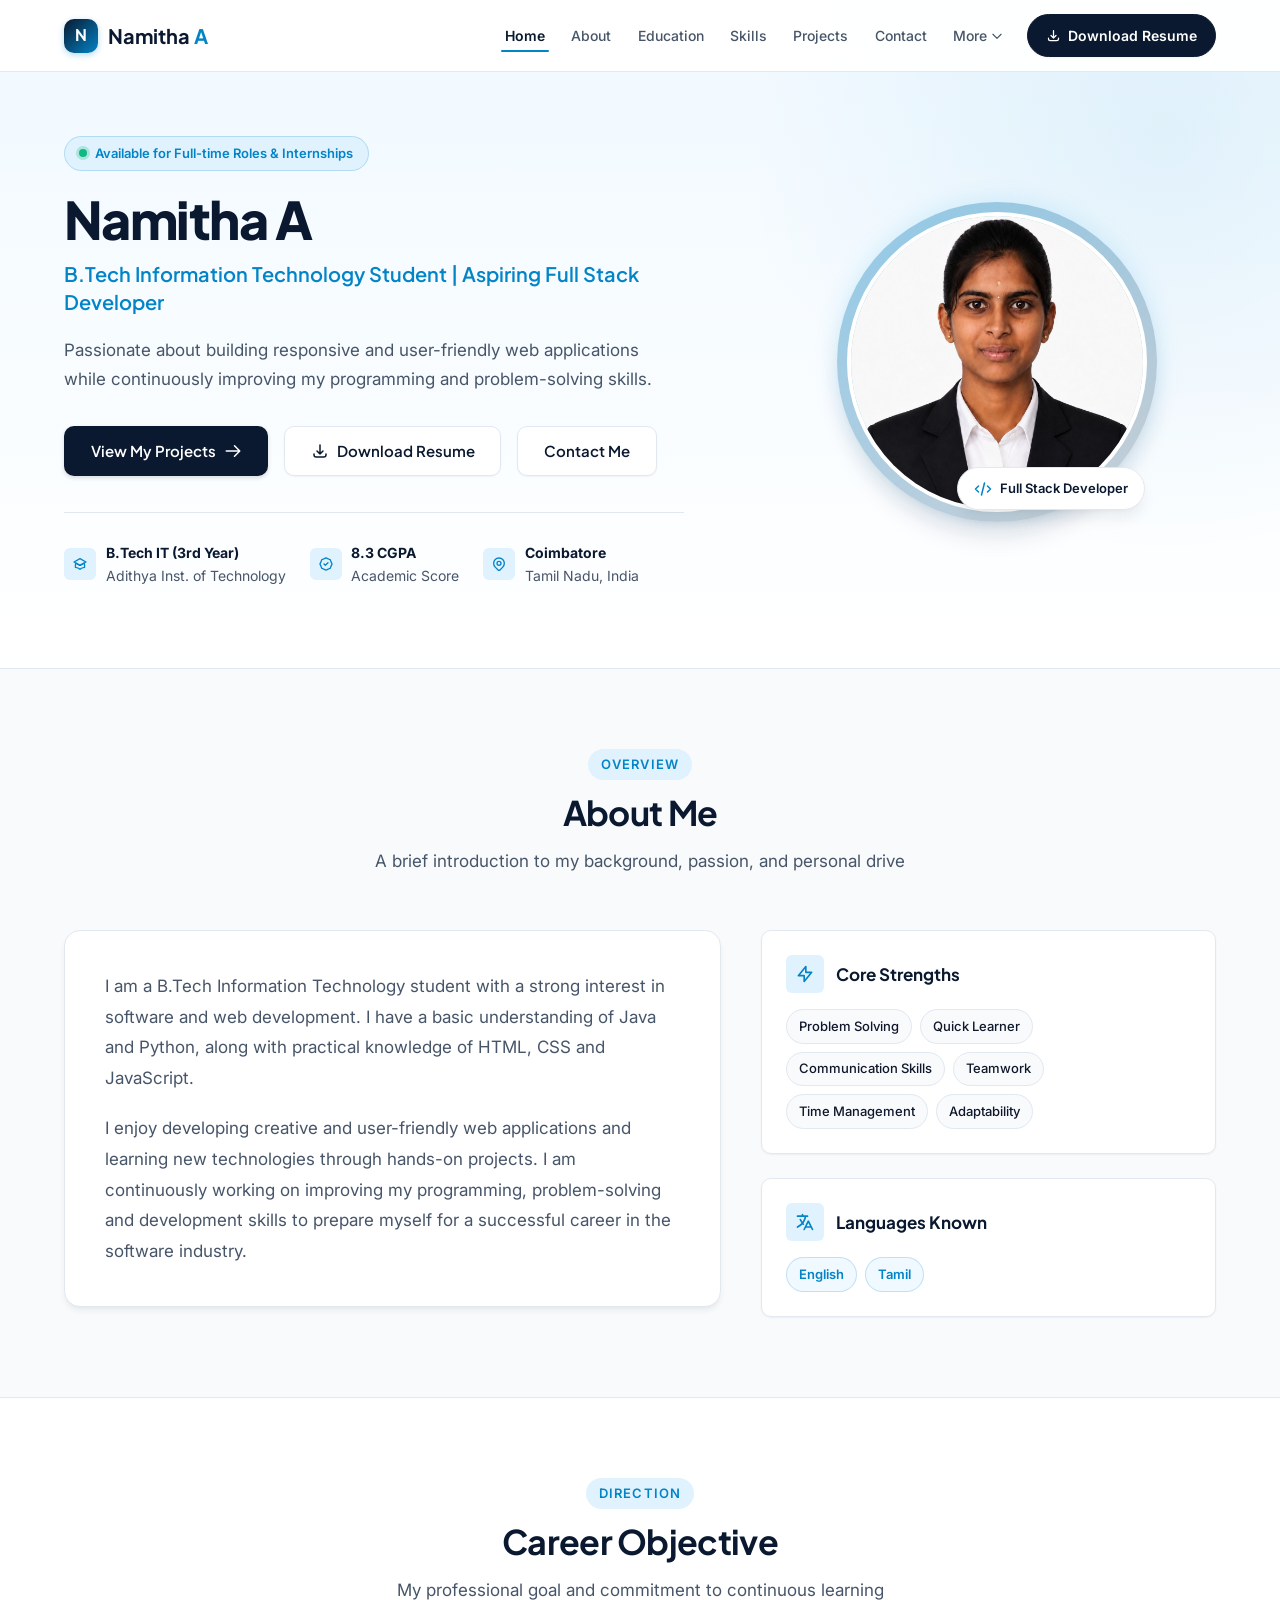
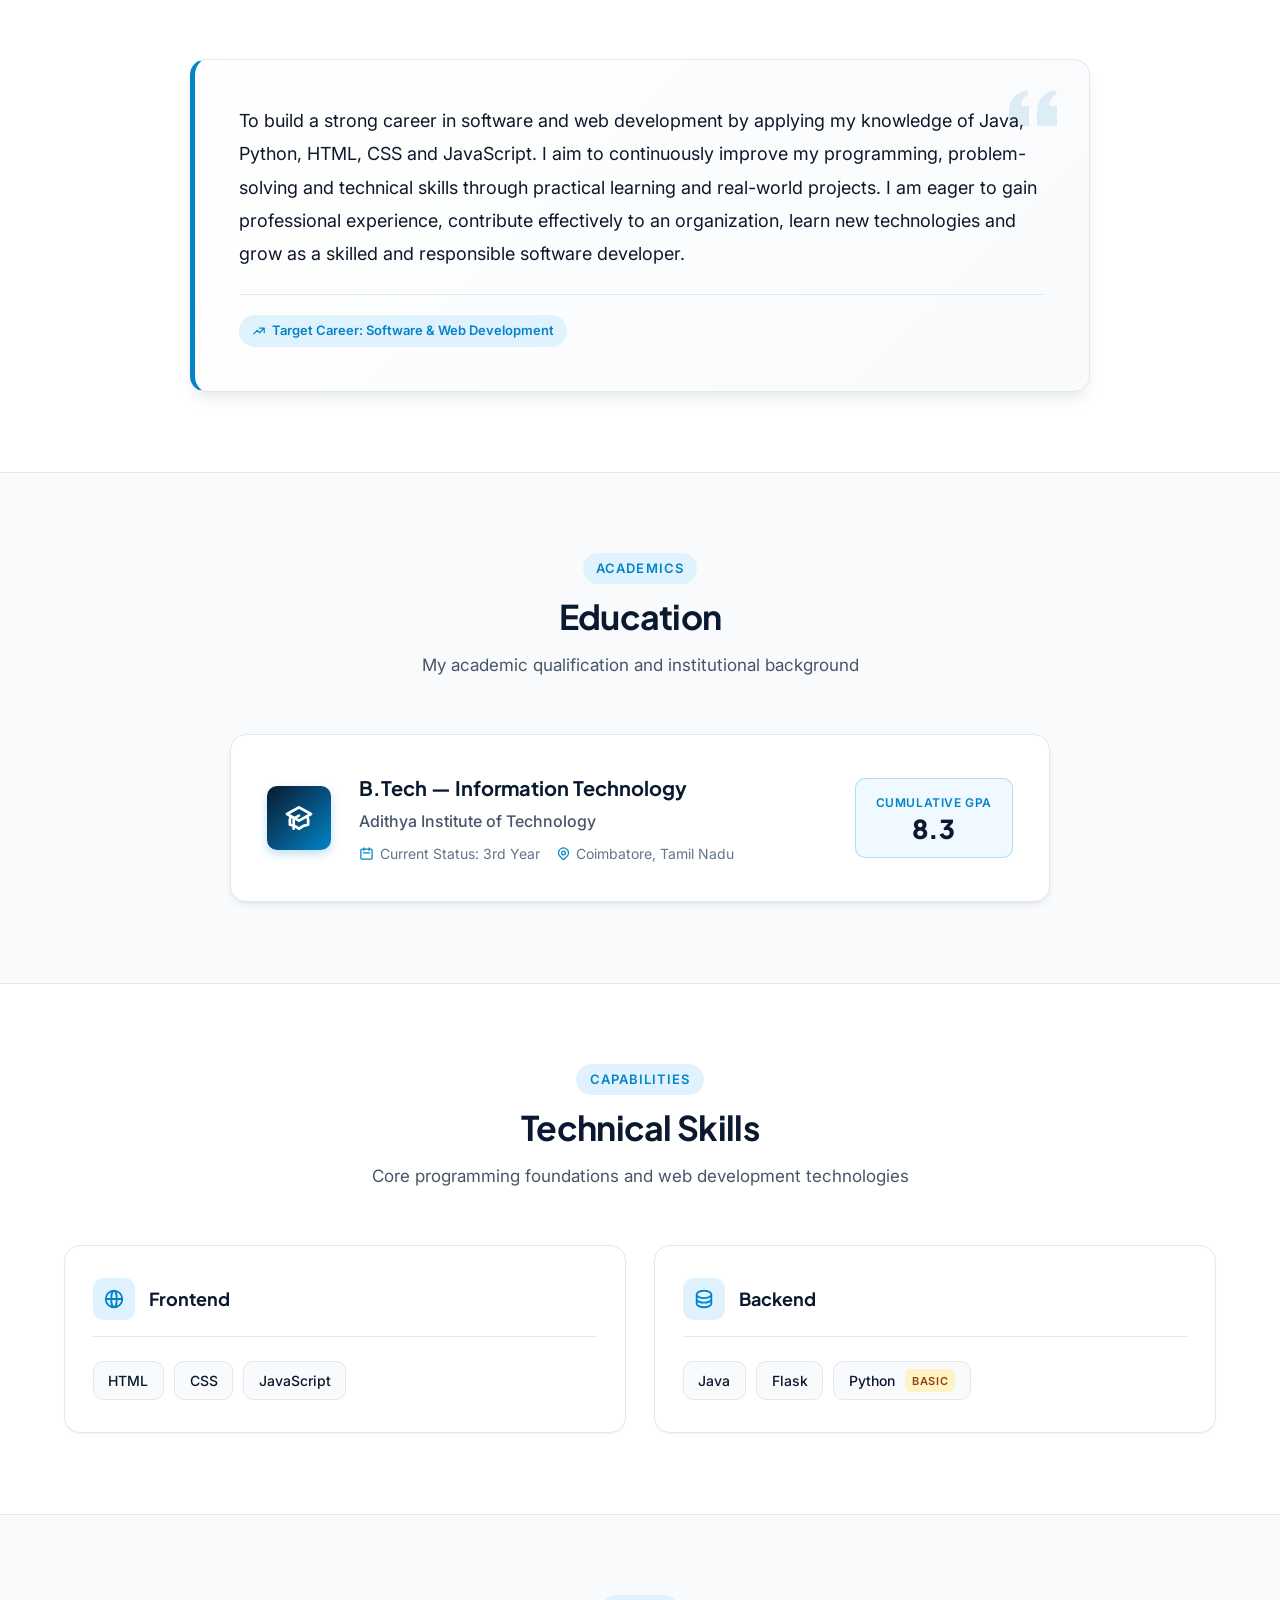
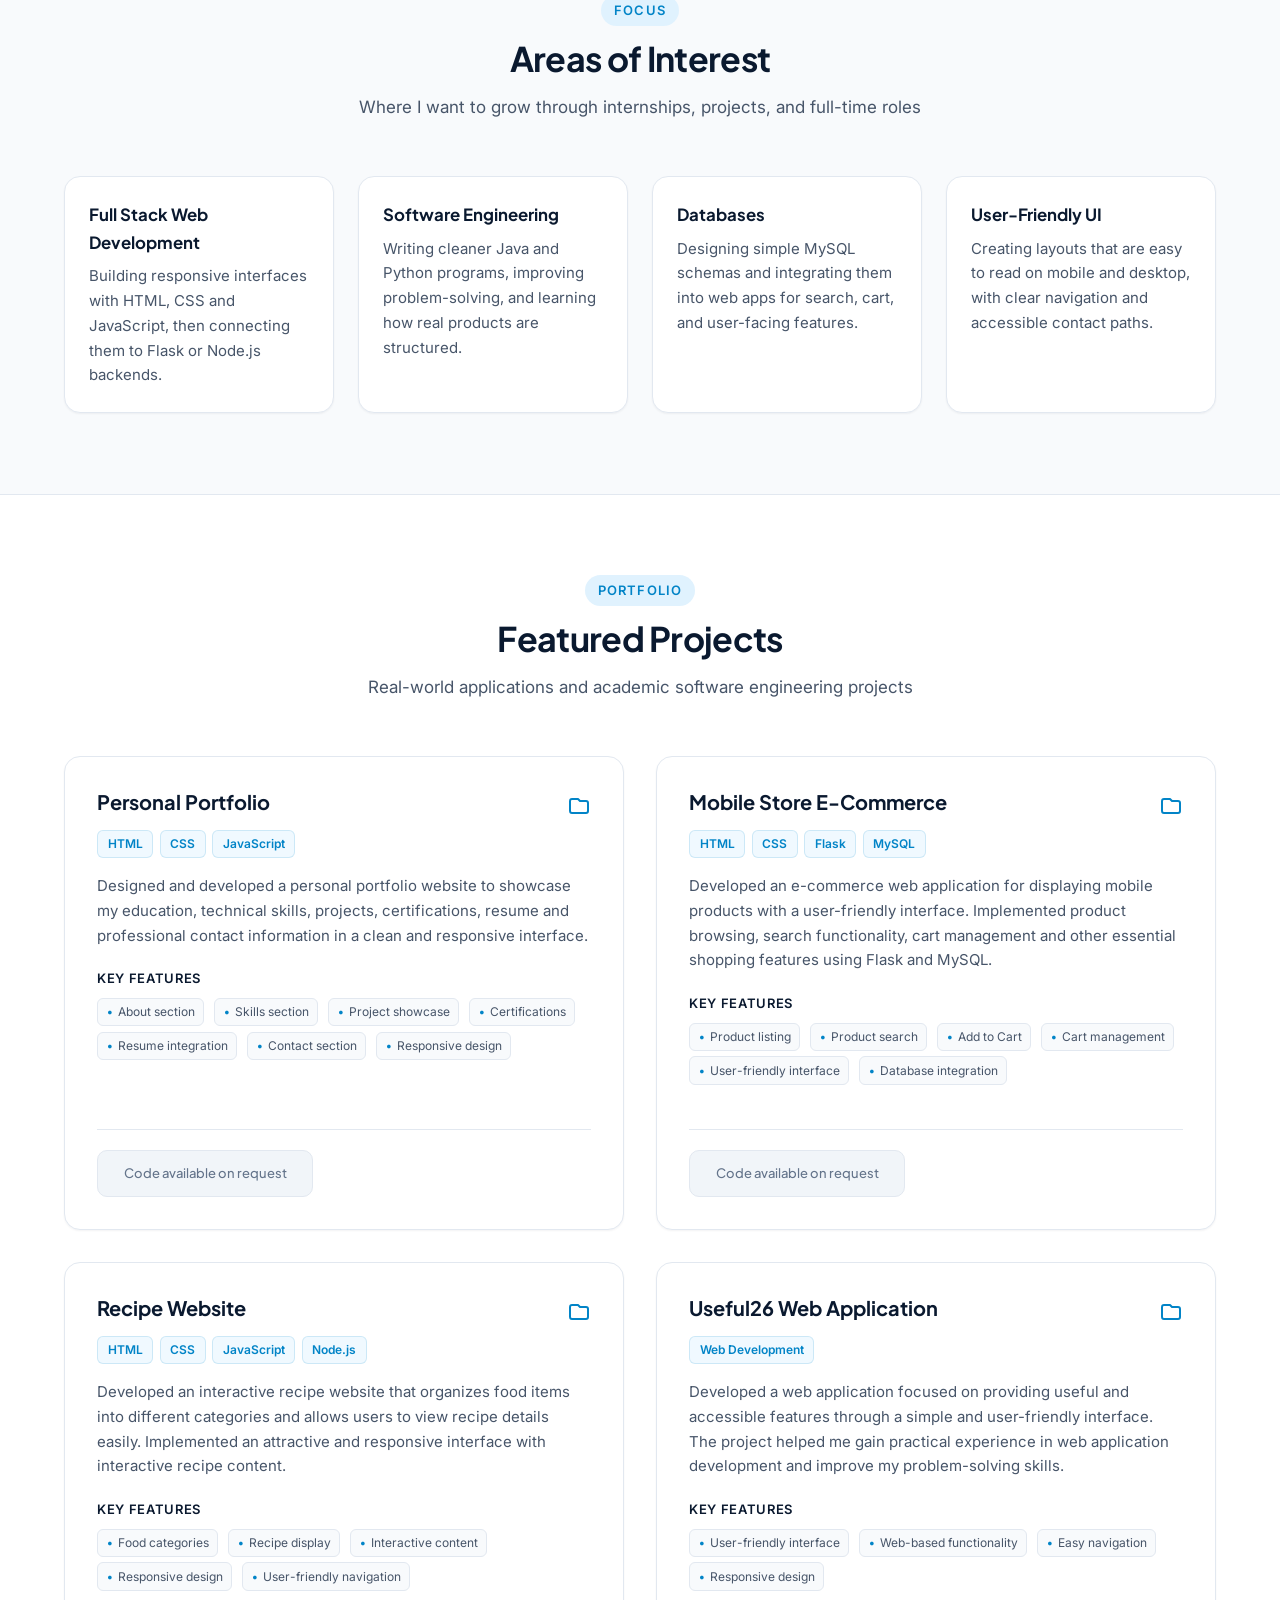
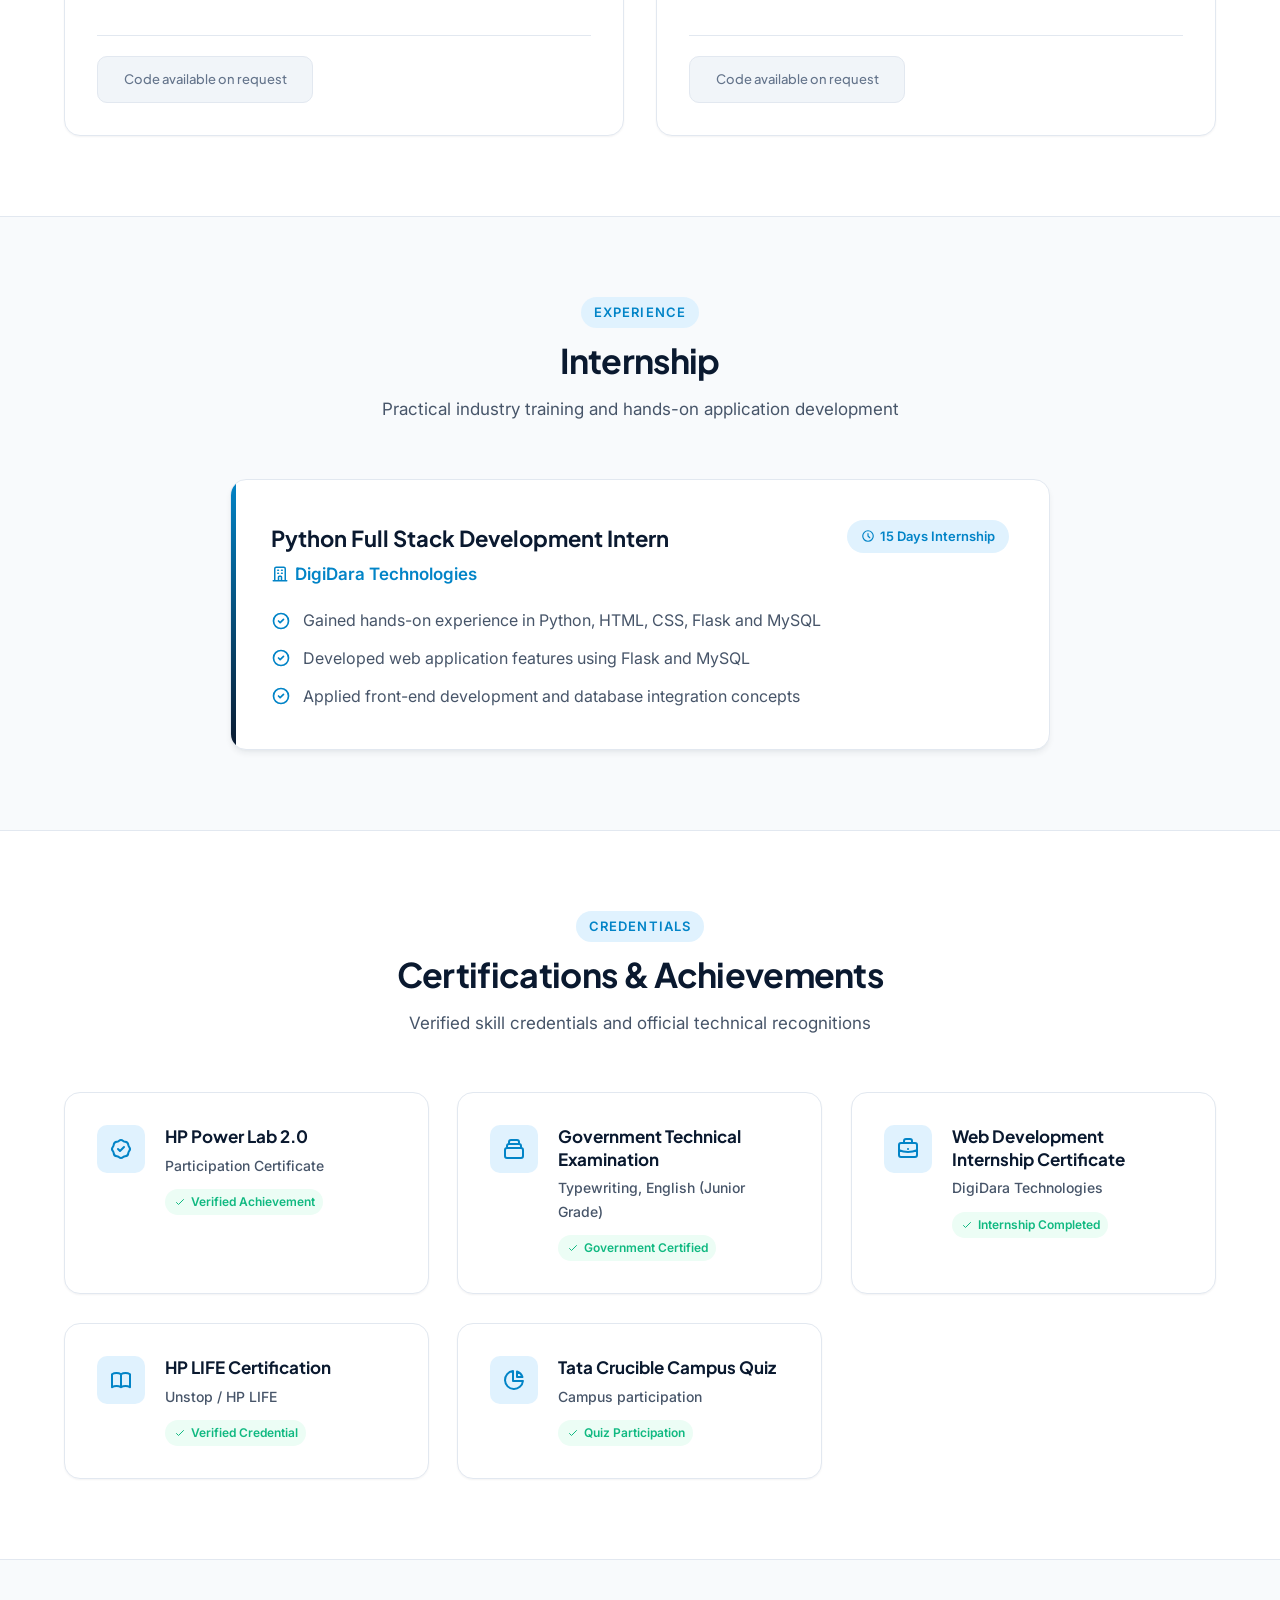
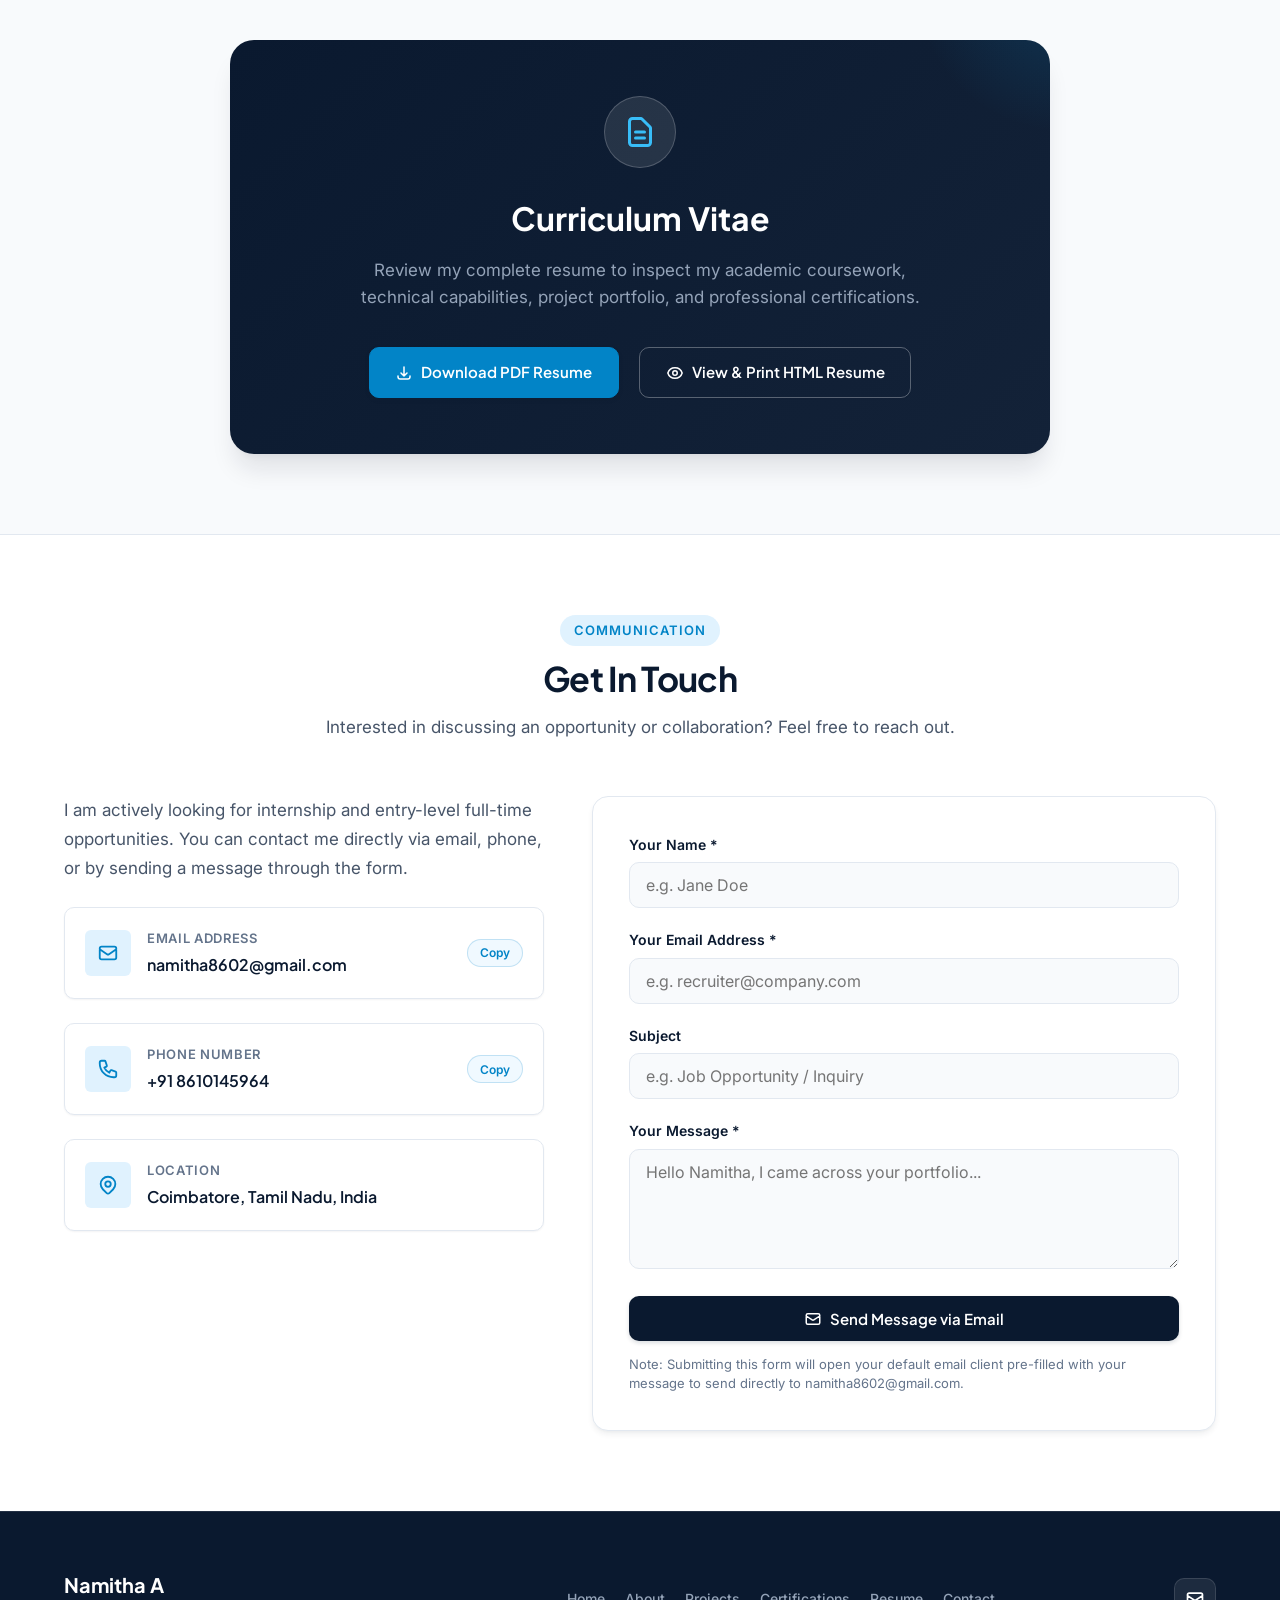
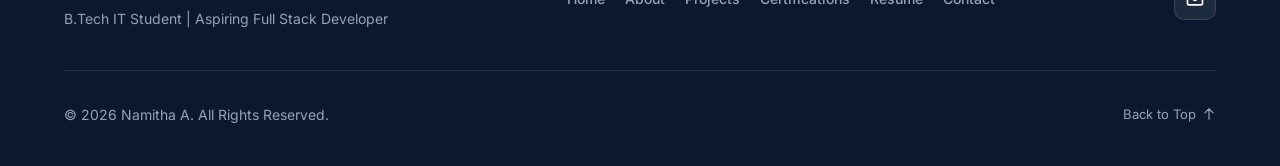
==== index.html @ f5ac299d "Add portfolio project" ====
<!DOCTYPE html>
<html lang="en">
<head>
  <meta charset="UTF-8">
  <meta name="viewport" content="width=device-width, initial-scale=1.0">
  <meta http-equiv="X-UA-Compatible" content="ie=edge">
  <title>Namitha A | Aspiring Full Stack Developer | Portfolio</title>
  <meta name="description" content="Professional portfolio of Namitha A, a B.Tech Information Technology student and aspiring Full Stack Developer with expertise in HTML, CSS, JavaScript, Java, Python, Flask and MySQL.">
  <meta name="keywords" content="Namitha A, Full Stack Developer, B.Tech IT, Portfolio, Web Developer, Java, Python, Flask, MySQL, Coimbatore">
  <meta name="author" content="Namitha A">
  <meta name="theme-color" content="#0A192F">

  <!-- Open Graph / Facebook / LinkedIn -->
  <meta property="og:type" content="website">
  <meta property="og:title" content="Namitha A | Aspiring Full Stack Developer Portfolio">
  <meta property="og:description" content="Professional portfolio of Namitha A, B.Tech IT student and aspiring Full Stack Developer with expertise in Java, Python, Flask, and MySQL.">
  <meta property="og:image" content="assets/photo.jpg">

  <!-- Twitter -->
  <meta name="twitter:card" content="summary_large_image">
  <meta name="twitter:title" content="Namitha A | Aspiring Full Stack Developer Portfolio">
  <meta name="twitter:description" content="Professional portfolio of Namitha A, B.Tech IT student and aspiring Full Stack Developer.">
  <meta name="twitter:image" content="assets/photo.jpg">

  <link rel="icon" href="assets/favicon.svg" type="image/svg+xml">

  <!-- Google Fonts Preconnect & Stylesheet -->
  <link rel="preconnect" href="https://fonts.googleapis.com">
  <link rel="preconnect" href="https://fonts.gstatic.com" crossorigin>
  <link href="https://fonts.googleapis.com/css2?family=Inter:wght@400;500;600;700&family=Plus+Jakarta+Sans:wght@500;600;700;800&display=swap" rel="stylesheet">

  <!-- CSS Stylesheet -->
  <link rel="stylesheet" href="css/style.css">
</head>
<body>
  <a href="#home" class="skip-link">Skip to main content</a>

  <!-- ========================================================================
       STICKY NAVIGATION BAR
       ======================================================================== -->
  <header class="navbar" id="navbar">
    <div class="container nav-container">
      <a href="#home" class="nav-brand" aria-label="Namitha A - Homepage">
        <span class="brand-badge">N</span>
        <span class="brand-text">Namitha <span>A</span></span>
      </a>

      <!-- Mobile Hamburger Toggle -->
      <button class="nav-toggle" aria-label="Toggle navigation menu" aria-expanded="false" aria-controls="navMenu">
        <span></span>
        <span></span>
        <span></span>
      </button>

      <!-- Navigation Links -->
      <nav id="navMenu">
        <ul class="nav-menu">
          <li><a href="#home" class="nav-link active">Home</a></li>
          <li><a href="#about" class="nav-link">About</a></li>
          <li><a href="#education" class="nav-link">Education</a></li>
          <li><a href="#skills" class="nav-link">Skills</a></li>
          <li><a href="#projects" class="nav-link">Projects</a></li>
          <li><a href="#contact" class="nav-link">Contact</a></li>
          <li class="nav-dropdown">
            <button class="nav-link nav-more-btn" type="button" aria-expanded="false" aria-controls="navMoreMenu">
              More
              <svg class="nav-more-caret" fill="none" stroke="currentColor" viewBox="0 0 24 24" aria-hidden="true">
                <path stroke-linecap="round" stroke-linejoin="round" stroke-width="2" d="M19 9l-7 7-7-7"></path>
              </svg>
            </button>
            <ul class="nav-more-menu" id="navMoreMenu">
              <li><a href="#objective" class="nav-link">Objective</a></li>
              <li><a href="#interests" class="nav-link">Interests</a></li>
              <li><a href="#internship" class="nav-link">Internship</a></li>
              <li><a href="#certifications" class="nav-link">Certifications</a></li>
              <li><a href="#resume" class="nav-link">Resume</a></li>
            </ul>
          </li>
          <li class="nav-cta-item">
            <a href="assets/resume.pdf" download="Namitha_A_Resume.pdf" class="nav-cta resume-link" aria-label="Download Namitha A PDF resume">
              <svg fill="none" stroke="currentColor" viewBox="0 0 24 24">
                <path stroke-linecap="round" stroke-linejoin="round" stroke-width="2" d="M4 16v1a3 3 0 003 3h10a3 3 0 003-3v-1m-4-4l-4 4m0 0l-4-4m4 4V4"></path>
              </svg>
              <span>Download Resume</span>
            </a>
          </li>
        </ul>
      </nav>
    </div>
  </header>

  <main>
    <!-- ======================================================================
         1. HERO / HOME SECTION
         ====================================================================== -->
    <section class="hero section" id="home">
      <div class="container">
        <div class="hero-grid">
          <!-- Hero Text -->
          <div class="hero-content reveal-on-scroll">
            <div class="hero-badge">
              <span class="status-dot"></span>
              <span>Available for Full-time Roles & Internships</span>
            </div>
            
            <h1 class="hero-name">Namitha A</h1>
            <p class="hero-title">B.Tech Information Technology Student | Aspiring Full Stack Developer</p>
            
            <p class="hero-desc">
              Passionate about building responsive and user-friendly web applications while continuously improving my programming and problem-solving skills.
            </p>

            <div class="hero-actions">
              <a href="#projects" class="btn btn-primary">
                <span>View My Projects</span>
                <svg fill="none" stroke="currentColor" viewBox="0 0 24 24">
                  <path stroke-linecap="round" stroke-linejoin="round" stroke-width="2" d="M14 5l7 7m0 0l-7 7m7-7H3"></path>
                </svg>
              </a>
              <a href="assets/resume.pdf" download="Namitha_A_Resume.pdf" class="btn btn-secondary resume-link">
                <svg fill="none" stroke="currentColor" viewBox="0 0 24 24">
                  <path stroke-linecap="round" stroke-linejoin="round" stroke-width="2" d="M4 16v1a3 3 0 003 3h10a3 3 0 003-3v-1m-4-4l-4 4m0 0l-4-4m4 4V4"></path>
                </svg>
                <span>Download Resume</span>
              </a>
              <a href="#contact" class="btn btn-secondary">
                <span>Contact Me</span>
              </a>
            </div>

            <div class="hero-highlights">
              <div class="highlight-item">
                <div class="highlight-icon">
                  <svg fill="none" stroke="currentColor" viewBox="0 0 24 24">
                    <path stroke-linecap="round" stroke-linejoin="round" stroke-width="2" d="M12 14l9-5-9-5-9 5 9 5z"></path>
                    <path stroke-linecap="round" stroke-linejoin="round" stroke-width="2" d="M12 14l6.16-3.422a12.083 12.083 0 01.665 6.479A11.952 11.952 0 0012 20.055a11.952 11.952 0 00-6.824-2.998 12.078 12.078 0 01.665-6.479L12 14z"></path>
                  </svg>
                </div>
                <div>
                  <strong>B.Tech IT (3rd Year)</strong>
                  <span>Adithya Inst. of Technology</span>
                </div>
              </div>

              <div class="highlight-item">
                <div class="highlight-icon">
                  <svg fill="none" stroke="currentColor" viewBox="0 0 24 24">
                    <path stroke-linecap="round" stroke-linejoin="round" stroke-width="2" d="M9 12l2 2 4-4M7.835 4.697a3.42 3.42 0 001.946-.806 3.42 3.42 0 014.438 0 3.42 3.42 0 001.946.806 3.42 3.42 0 013.138 3.138 3.42 3.42 0 00.806 1.946 3.42 3.42 0 010 4.438 3.42 3.42 0 00-.806 1.946 3.42 3.42 0 01-3.138 3.138 3.42 3.42 0 00-1.946.806 3.42 3.42 0 01-4.438 0 3.42 3.42 0 00-1.946-.806 3.42 3.42 0 01-3.138-3.138 3.42 3.42 0 00-.806-1.946 3.42 3.42 0 010-4.438 3.42 3.42 0 00.806-1.946 3.42 3.42 0 013.138-3.138z"></path>
                  </svg>
                </div>
                <div>
                  <strong>8.3 CGPA</strong>
                  <span>Academic Score</span>
                </div>
              </div>

              <div class="highlight-item">
                <div class="highlight-icon">
                  <svg fill="none" stroke="currentColor" viewBox="0 0 24 24">
                    <path stroke-linecap="round" stroke-linejoin="round" stroke-width="2" d="M17.657 16.657L13.414 20.9a1.998 1.998 0 01-2.827 0l-4.244-4.243a8 8 0 1111.314 0z"></path>
                    <path stroke-linecap="round" stroke-linejoin="round" stroke-width="2" d="M15 11a3 3 0 11-6 0 3 3 0 016 0z"></path>
                  </svg>
                </div>
                <div>
                  <strong>Coimbatore</strong>
                  <span>Tamil Nadu, India</span>
                </div>
              </div>
            </div>
          </div>

          <!-- Hero Image -->
          <div class="hero-image-wrapper reveal-on-scroll">
            <div class="hero-image-frame">
              <img src="assets/photo.jpg" alt="Namitha A - Profile Photo" class="hero-image" id="heroPhoto">
              <div class="hero-photo-fallback" aria-hidden="true">
                <span>NA</span>
              </div>
              <div class="hero-floating-badge">
                <svg fill="none" stroke="currentColor" viewBox="0 0 24 24">
                  <path stroke-linecap="round" stroke-linejoin="round" stroke-width="2" d="M10 20l4-16m4 4l4 4-4 4M6 16l-4-4 4-4"></path>
                </svg>
                <span>Full Stack Developer</span>
              </div>
            </div>
          </div>
        </div>
      </div>
    </section>

    <!-- ======================================================================
         2. ABOUT ME SECTION
         ====================================================================== -->
    <section class="section section-alt" id="about">
      <div class="container">
        <div class="section-header reveal-on-scroll">
          <span class="section-tag">Overview</span>
          <h2 class="section-title">About Me</h2>
          <p class="section-subtitle">A brief introduction to my background, passion, and personal drive</p>
        </div>

        <div class="about-grid">
          <!-- Main About Card -->
          <div class="about-card reveal-on-scroll">
            <p>
              I am a B.Tech Information Technology student with a strong interest in software and web development. I have a basic understanding of Java and Python, along with practical knowledge of HTML, CSS and JavaScript.
            </p>
            <p>
              I enjoy developing creative and user-friendly web applications and learning new technologies through hands-on projects. I am continuously working on improving my programming, problem-solving and development skills to prepare myself for a successful career in the software industry.
            </p>
          </div>

          <!-- Side Info Cards -->
          <div class="about-side-cards">
            <!-- Strengths Card -->
            <div class="info-card reveal-on-scroll">
              <div class="info-card-header">
                <div class="info-icon">
                  <svg fill="none" stroke="currentColor" viewBox="0 0 24 24">
                    <path stroke-linecap="round" stroke-linejoin="round" stroke-width="2" d="M13 10V3L4 14h7v7l9-11h-7z"></path>
                  </svg>
                </div>
                <h3 class="info-card-title">Core Strengths</h3>
              </div>
              <div class="chips-container">
                <span class="chip">Problem Solving</span>
                <span class="chip">Quick Learner</span>
                <span class="chip">Communication Skills</span>
                <span class="chip">Teamwork</span>
                <span class="chip">Time Management</span>
                <span class="chip">Adaptability</span>
              </div>
            </div>

            <!-- Languages Card -->
            <div class="info-card reveal-on-scroll">
              <div class="info-card-header">
                <div class="info-icon">
                  <svg fill="none" stroke="currentColor" viewBox="0 0 24 24">
                    <path stroke-linecap="round" stroke-linejoin="round" stroke-width="2" d="M3 5h12M9 3v2m1.048 9.5A18.022 18.022 0 016.412 9m6.088 9h7M11 21l5-10 5 10M12.751 5C11.783 10.77 8.07 15.61 3 18.129"></path>
                  </svg>
                </div>
                <h3 class="info-card-title">Languages Known</h3>
              </div>
              <div class="chips-container">
                <span class="chip chip-lang">English</span>
                <span class="chip chip-lang">Tamil</span>
              </div>
            </div>
          </div>
        </div>
      </div>
    </section>

    <!-- ======================================================================
         3. CAREER OBJECTIVE SECTION
         ====================================================================== -->
    <section class="section" id="objective">
      <div class="container">
        <div class="section-header reveal-on-scroll">
          <span class="section-tag">Direction</span>
          <h2 class="section-title">Career Objective</h2>
          <p class="section-subtitle">My professional goal and commitment to continuous learning</p>
        </div>

        <div class="objective-card reveal-on-scroll">
          <svg class="objective-quote-icon" fill="currentColor" viewBox="0 0 24 24">
            <path d="M14.017 21v-7.391c0-5.704 3.731-9.57 8.983-10.609l.995 2.151c-2.432.917-3.995 3.638-3.995 5.849h4v10h-9.983zm-14.017 0v-7.391c0-5.704 3.748-9.57 9-10.609l.996 2.151c-2.433.917-3.996 3.638-3.996 5.849h3.983v10h-9.983z"/>
          </svg>
          <p class="objective-text">
            To build a strong career in software and web development by applying my knowledge of Java, Python, HTML, CSS and JavaScript. I aim to continuously improve my programming, problem-solving and technical skills through practical learning and real-world projects. I am eager to gain professional experience, contribute effectively to an organization, learn new technologies and grow as a skilled and responsible software developer.
          </p>
          <div class="objective-footer">
            <span class="objective-target-tag">
              <svg fill="none" stroke="currentColor" viewBox="0 0 24 24" width="14" height="14">
                <path stroke-linecap="round" stroke-linejoin="round" stroke-width="2" d="M13 7h8m0 0v8m0-8l-8 8-4-4-6 6"></path>
              </svg>
              <span>Target Career: Software & Web Development</span>
            </span>
          </div>
        </div>
      </div>
    </section>

    <!-- ======================================================================
         4. EDUCATION SECTION
         ====================================================================== -->
    <section class="section section-alt" id="education">
      <div class="container">
        <div class="section-header reveal-on-scroll">
          <span class="section-tag">Academics</span>
          <h2 class="section-title">Education</h2>
          <p class="section-subtitle">My academic qualification and institutional background</p>
        </div>

        <div class="education-container">
          <div class="education-card reveal-on-scroll">
            <div class="edu-icon-box">
              <svg fill="none" stroke="currentColor" viewBox="0 0 24 24">
                <path d="M12 14l9-5-9-5-9 5 9 5z"></path>
                <path d="M12 14l6.16-3.422a12.083 12.083 0 01.665 6.479A11.952 11.952 0 0012 20.055a11.952 11.952 0 00-6.824-2.998 12.078 12.078 0 01.665-6.479L12 14z"></path>
                <path stroke-linecap="round" stroke-linejoin="round" stroke-width="2" d="M12 14l9-5-9-5-9 5 9 5zm0 0l6.16-3.422a12.083 12.083 0 01.665 6.479A11.952 11.952 0 0012 20.055a11.952 11.952 0 00-6.824-2.998 12.078 12.078 0 01.665-6.479L12 14zm-4 6v-7.5l4-2.222"></path>
              </svg>
            </div>

            <div class="edu-details">
              <h3 class="edu-degree">B.Tech — Information Technology</h3>
              <p class="edu-institution">Adithya Institute of Technology</p>
              <div class="edu-meta">
                <span class="edu-meta-item">
                  <svg fill="none" stroke="currentColor" viewBox="0 0 24 24">
                    <path stroke-linecap="round" stroke-linejoin="round" stroke-width="2" d="M8 7V3m8 4V3m-9 8h10M5 21h14a2 2 0 002-2V7a2 2 0 00-2-2H5a2 2 0 00-2 2v12a2 2 0 002 2z"></path>
                  </svg>
                  <span>Current Status: 3rd Year</span>
                </span>
                <span class="edu-meta-item">
                  <svg fill="none" stroke="currentColor" viewBox="0 0 24 24">
                    <path stroke-linecap="round" stroke-linejoin="round" stroke-width="2" d="M17.657 16.657L13.414 20.9a1.998 1.998 0 01-2.827 0l-4.244-4.243a8 8 0 1111.314 0z"></path>
                    <path stroke-linecap="round" stroke-linejoin="round" stroke-width="2" d="M15 11a3 3 0 11-6 0 3 3 0 016 0z"></path>
                  </svg>
                  <span>Coimbatore, Tamil Nadu</span>
                </span>
              </div>
            </div>

            <div class="edu-grade-badge">
              <span class="edu-grade-label">Cumulative GPA</span>
              <span class="edu-grade-value">8.3</span>
            </div>
          </div>
        </div>
      </div>
    </section>

    <!-- ======================================================================
         5. TECHNICAL SKILLS SECTION
         ====================================================================== -->
    <section class="section" id="skills">
      <div class="container">
        <div class="section-header reveal-on-scroll">
          <span class="section-tag">Capabilities</span>
          <h2 class="section-title">Technical Skills</h2>
          <p class="section-subtitle">Core programming foundations and web development technologies</p>
        </div>

        <div class="skills-grid">
          <!-- Frontend -->
          <div class="skills-category-card reveal-on-scroll">
            <div class="category-header">
              <div class="category-icon">
                <svg fill="none" stroke="currentColor" viewBox="0 0 24 24">
                  <path stroke-linecap="round" stroke-linejoin="round" stroke-width="2" d="M21 12a9 9 0 01-9 9m9-9a9 9 0 00-9-9m9 9H3m9 9a9 9 0 01-9-9m9 9c1.657 0 3-4.03 3-9s-1.343-9-3-9m0 18c-1.657 0-3-4.03-3-9s1.343-9 3-9m-9 9a9 9 0 019-9"></path>
                </svg>
              </div>
              <h3 class="category-title">Frontend</h3>
            </div>
            <ul class="skills-list">
              <li class="skill-chip">
                <span>HTML</span>
              </li>
              <li class="skill-chip">
                <span>CSS</span>
              </li>
              <li class="skill-chip">
                <span>JavaScript</span>
              </li>
            </ul>
          </div>

          <!-- Backend -->
          <div class="skills-category-card reveal-on-scroll">
            <div class="category-header">
              <div class="category-icon">
                <svg fill="none" stroke="currentColor" viewBox="0 0 24 24">
                  <path stroke-linecap="round" stroke-linejoin="round" stroke-width="2" d="M4 7v10c0 2.21 3.582 4 8 4s8-1.79 8-4V7M4 7c0 2.21 3.582 4 8 4s8-1.79 8-4M4 7c0-2.21 3.582-4 8-4s8 1.79 8 4m0 5c0 2.21-3.582 4-8 4s-8-1.79-8-4"></path>
                </svg>
              </div>
              <h3 class="category-title">Backend</h3>
            </div>
            <ul class="skills-list">
              <li class="skill-chip">
                <span>Java</span>
              </li>
              <li class="skill-chip">
                <span>Flask</span>
              </li>
              <li class="skill-chip">
                <span>Python</span>
                <span class="skill-level-tag">Basic</span>
              </li>
            </ul>
          </div>
        </div>
      </div>
    </section>

    <!-- ======================================================================
         6b. AREAS OF INTEREST
         ====================================================================== -->
    <section class="section section-alt" id="interests">
      <div class="container">
        <div class="section-header reveal-on-scroll">
          <span class="section-tag">Focus</span>
          <h2 class="section-title">Areas of Interest</h2>
          <p class="section-subtitle">Where I want to grow through internships, projects, and full-time roles</p>
        </div>

        <div class="interests-grid">
          <article class="interest-card reveal-on-scroll">
            <h3>Full Stack Web Development</h3>
            <p>Building responsive interfaces with HTML, CSS and JavaScript, then connecting them to Flask or Node.js backends.</p>
          </article>
          <article class="interest-card reveal-on-scroll">
            <h3>Software Engineering</h3>
            <p>Writing cleaner Java and Python programs, improving problem-solving, and learning how real products are structured.</p>
          </article>
          <article class="interest-card reveal-on-scroll">
            <h3>Databases</h3>
            <p>Designing simple MySQL schemas and integrating them into web apps for search, cart, and user-facing features.</p>
          </article>
          <article class="interest-card reveal-on-scroll">
            <h3>User-Friendly UI</h3>
            <p>Creating layouts that are easy to read on mobile and desktop, with clear navigation and accessible contact paths.</p>
          </article>
        </div>
      </div>
    </section>

    <!-- ======================================================================
         7. FEATURED PROJECTS SECTION
         ====================================================================== -->
    <section class="section" id="projects">
      <div class="container">
        <div class="section-header reveal-on-scroll">
          <span class="section-tag">Portfolio</span>
          <h2 class="section-title">Featured Projects</h2>
          <p class="section-subtitle">Real-world applications and academic software engineering projects</p>
        </div>

        <div class="projects-grid">
          <!-- Project 1: Personal Portfolio -->
          <div class="project-card reveal-on-scroll">
            <div class="project-top">
              <div class="project-header">
                <h3 class="project-title">Personal Portfolio</h3>
                <div class="project-folder-icon">
                  <svg fill="none" stroke="currentColor" viewBox="0 0 24 24">
                    <path stroke-linecap="round" stroke-linejoin="round" stroke-width="2" d="M3 7v10a2 2 0 002 2h14a2 2 0 002-2V9a2 2 0 00-2-2h-6l-2-2H5a2 2 0 00-2 2z"></path>
                  </svg>
                </div>
              </div>
              <div class="project-tech-stack">
                <span class="tech-tag">HTML</span>
                <span class="tech-tag">CSS</span>
                <span class="tech-tag">JavaScript</span>
              </div>
              <p class="project-desc">
                Designed and developed a personal portfolio website to showcase my education, technical skills, projects, certifications, resume and professional contact information in a clean and responsive interface.
              </p>
              <div class="project-features-title">Key Features</div>
              <ul class="project-features-list">
                <li class="feature-pill">About section</li>
                <li class="feature-pill">Skills section</li>
                <li class="feature-pill">Project showcase</li>
                <li class="feature-pill">Certifications</li>
                <li class="feature-pill">Resume integration</li>
                <li class="feature-pill">Contact section</li>
                <li class="feature-pill">Responsive design</li>
              </ul>
            </div>
            <div class="project-footer">
              <span class="btn btn-muted">Code available on request</span>
            </div>
          </div>

          <!-- Project 2: Mobile Store E-Commerce -->
          <div class="project-card reveal-on-scroll">
            <div class="project-top">
              <div class="project-header">
                <h3 class="project-title">Mobile Store E-Commerce</h3>
                <div class="project-folder-icon">
                  <svg fill="none" stroke="currentColor" viewBox="0 0 24 24">
                    <path stroke-linecap="round" stroke-linejoin="round" stroke-width="2" d="M3 7v10a2 2 0 002 2h14a2 2 0 002-2V9a2 2 0 00-2-2h-6l-2-2H5a2 2 0 00-2 2z"></path>
                  </svg>
                </div>
              </div>
              <div class="project-tech-stack">
                <span class="tech-tag">HTML</span>
                <span class="tech-tag">CSS</span>
                <span class="tech-tag">Flask</span>
                <span class="tech-tag">MySQL</span>
              </div>
              <p class="project-desc">
                Developed an e-commerce web application for displaying mobile products with a user-friendly interface. Implemented product browsing, search functionality, cart management and other essential shopping features using Flask and MySQL.
              </p>
              <div class="project-features-title">Key Features</div>
              <ul class="project-features-list">
                <li class="feature-pill">Product listing</li>
                <li class="feature-pill">Product search</li>
                <li class="feature-pill">Add to Cart</li>
                <li class="feature-pill">Cart management</li>
                <li class="feature-pill">User-friendly interface</li>
                <li class="feature-pill">Database integration</li>
              </ul>
            </div>
            <div class="project-footer">
              <span class="btn btn-muted">Code available on request</span>
            </div>
          </div>

          <!-- Project 3: Recipe Website -->
          <div class="project-card reveal-on-scroll">
            <div class="project-top">
              <div class="project-header">
                <h3 class="project-title">Recipe Website</h3>
                <div class="project-folder-icon">
                  <svg fill="none" stroke="currentColor" viewBox="0 0 24 24">
                    <path stroke-linecap="round" stroke-linejoin="round" stroke-width="2" d="M3 7v10a2 2 0 002 2h14a2 2 0 002-2V9a2 2 0 00-2-2h-6l-2-2H5a2 2 0 00-2 2z"></path>
                  </svg>
                </div>
              </div>
              <div class="project-tech-stack">
                <span class="tech-tag">HTML</span>
                <span class="tech-tag">CSS</span>
                <span class="tech-tag">JavaScript</span>
                <span class="tech-tag">Node.js</span>
              </div>
              <p class="project-desc">
                Developed an interactive recipe website that organizes food items into different categories and allows users to view recipe details easily. Implemented an attractive and responsive interface with interactive recipe content.
              </p>
              <div class="project-features-title">Key Features</div>
              <ul class="project-features-list">
                <li class="feature-pill">Food categories</li>
                <li class="feature-pill">Recipe display</li>
                <li class="feature-pill">Interactive content</li>
                <li class="feature-pill">Responsive design</li>
                <li class="feature-pill">User-friendly navigation</li>
              </ul>
            </div>
            <div class="project-footer">
              <span class="btn btn-muted">Code available on request</span>
            </div>
          </div>

          <!-- Project 4: Useful26 Web Application -->
          <div class="project-card reveal-on-scroll">
            <div class="project-top">
              <div class="project-header">
                <h3 class="project-title">Useful26 Web Application</h3>
                <div class="project-folder-icon">
                  <svg fill="none" stroke="currentColor" viewBox="0 0 24 24">
                    <path stroke-linecap="round" stroke-linejoin="round" stroke-width="2" d="M3 7v10a2 2 0 002 2h14a2 2 0 002-2V9a2 2 0 00-2-2h-6l-2-2H5a2 2 0 00-2 2z"></path>
                  </svg>
                </div>
              </div>
              <div class="project-tech-stack">
                <span class="tech-tag">Web Development</span>
              </div>
              <p class="project-desc">
                Developed a web application focused on providing useful and accessible features through a simple and user-friendly interface. The project helped me gain practical experience in web application development and improve my problem-solving skills.
              </p>
              <div class="project-features-title">Key Features</div>
              <ul class="project-features-list">
                <li class="feature-pill">User-friendly interface</li>
                <li class="feature-pill">Web-based functionality</li>
                <li class="feature-pill">Easy navigation</li>
                <li class="feature-pill">Responsive design</li>
              </ul>
            </div>
            <div class="project-footer">
              <span class="btn btn-muted">Code available on request</span>
            </div>
          </div>
        </div>
      </div>
    </section>

    <!-- ======================================================================
         8. INTERNSHIP SECTION
         ====================================================================== -->
    <section class="section section-alt" id="internship">
      <div class="container">
        <div class="section-header reveal-on-scroll">
          <span class="section-tag">Experience</span>
          <h2 class="section-title">Internship</h2>
          <p class="section-subtitle">Practical industry training and hands-on application development</p>
        </div>

        <div class="internship-container">
          <div class="internship-card reveal-on-scroll">
            <div class="internship-header">
              <div>
                <h3 class="internship-role">Python Full Stack Development Intern</h3>
                <p class="internship-company">
                  <svg fill="none" stroke="currentColor" viewBox="0 0 24 24" width="18" height="18">
                    <path stroke-linecap="round" stroke-linejoin="round" stroke-width="2" d="M19 21V5a2 2 0 00-2-2H7a2 2 0 00-2 2v16m14 0h2m-2 0h-5m-9 0H3m2 0h5M9 7h1m-1 4h1m4-4h1m-1 4h1m-5 10v-5a1 1 0 011-1h2a1 1 0 011 1v5m-4 0h4"></path>
                  </svg>
                  <span>DigiDara Technologies</span>
                </p>
              </div>
              <span class="internship-duration">
                <svg fill="none" stroke="currentColor" viewBox="0 0 24 24" width="14" height="14">
                  <path stroke-linecap="round" stroke-linejoin="round" stroke-width="2" d="M12 8v4l3 3m6-3a9 9 0 11-18 0 9 9 0 0118 0z"></path>
                </svg>
                <span>15 Days Internship</span>
              </span>
            </div>

            <ul class="internship-bullets">
              <li class="internship-bullet-item">
                <svg class="bullet-icon" fill="none" stroke="currentColor" viewBox="0 0 24 24">
                  <path stroke-linecap="round" stroke-linejoin="round" stroke-width="2" d="M9 12l2 2 4-4m6 2a9 9 0 11-18 0 9 9 0 0118 0z"></path>
                </svg>
                <span>Gained hands-on experience in Python, HTML, CSS, Flask and MySQL</span>
              </li>
              <li class="internship-bullet-item">
                <svg class="bullet-icon" fill="none" stroke="currentColor" viewBox="0 0 24 24">
                  <path stroke-linecap="round" stroke-linejoin="round" stroke-width="2" d="M9 12l2 2 4-4m6 2a9 9 0 11-18 0 9 9 0 0118 0z"></path>
                </svg>
                <span>Developed web application features using Flask and MySQL</span>
              </li>
              <li class="internship-bullet-item">
                <svg class="bullet-icon" fill="none" stroke="currentColor" viewBox="0 0 24 24">
                  <path stroke-linecap="round" stroke-linejoin="round" stroke-width="2" d="M9 12l2 2 4-4m6 2a9 9 0 11-18 0 9 9 0 0118 0z"></path>
                </svg>
                <span>Applied front-end development and database integration concepts</span>
              </li>
            </ul>
          </div>
        </div>
      </div>
    </section>

    <!-- ======================================================================
         9. CERTIFICATIONS & ACHIEVEMENTS SECTION
         ====================================================================== -->
    <section class="section" id="certifications">
      <div class="container">
        <div class="section-header reveal-on-scroll">
          <span class="section-tag">Credentials</span>
          <h2 class="section-title">Certifications & Achievements</h2>
          <p class="section-subtitle">Verified skill credentials and official technical recognitions</p>
        </div>

        <div class="certifications-grid">
          <!-- Cert 1: HP Power Lab 2.0 -->
          <div class="cert-card reveal-on-scroll">
            <div class="cert-icon-wrapper">
              <svg fill="none" stroke="currentColor" viewBox="0 0 24 24">
                <path stroke-linecap="round" stroke-linejoin="round" stroke-width="2" d="M9 12l2 2 4-4M7.835 4.697a3.42 3.42 0 001.946-.806 3.42 3.42 0 014.438 0 3.42 3.42 0 001.946.806 3.42 3.42 0 013.138 3.138 3.42 3.42 0 00.806 1.946 3.42 3.42 0 010 4.438 3.42 3.42 0 00-.806 1.946 3.42 3.42 0 01-3.138 3.138 3.42 3.42 0 00-1.946.806 3.42 3.42 0 01-4.438 0 3.42 3.42 0 00-1.946-.806 3.42 3.42 0 01-3.138-3.138 3.42 3.42 0 00-.806-1.946 3.42 3.42 0 010-4.438 3.42 3.42 0 00.806-1.946 3.42 3.42 0 013.138-3.138z"></path>
              </svg>
            </div>
            <div class="cert-content">
              <h3 class="cert-title">HP Power Lab 2.0</h3>
              <p class="cert-issuer">Participation Certificate</p>
              <span class="cert-verified-badge">
                <svg fill="none" stroke="currentColor" viewBox="0 0 24 24">
                  <path stroke-linecap="round" stroke-linejoin="round" stroke-width="2" d="M5 13l4 4L19 7"></path>
                </svg>
                <span>Verified Achievement</span>
              </span>
            </div>
          </div>

          <!-- Cert 2: Government Technical Examination -->
          <div class="cert-card reveal-on-scroll">
            <div class="cert-icon-wrapper">
              <svg fill="none" stroke="currentColor" viewBox="0 0 24 24">
                <path stroke-linecap="round" stroke-linejoin="round" stroke-width="2" d="M19 11H5m14 0a2 2 0 012 2v6a2 2 0 01-2 2H5a2 2 0 01-2-2v-6a2 2 0 012-2m14 0V9a2 2 0 00-2-2M5 11V9a2 2 0 012-2m0 0V5a2 2 0 012-2h6a2 2 0 012 2v2M7 7h10"></path>
              </svg>
            </div>
            <div class="cert-content">
              <h3 class="cert-title">Government Technical Examination</h3>
              <p class="cert-issuer">Typewriting, English (Junior Grade)</p>
              <span class="cert-verified-badge">
                <svg fill="none" stroke="currentColor" viewBox="0 0 24 24">
                  <path stroke-linecap="round" stroke-linejoin="round" stroke-width="2" d="M5 13l4 4L19 7"></path>
                </svg>
                <span>Government Certified</span>
              </span>
            </div>
          </div>

          <!-- Cert 3: Web Development Internship Certificate -->
          <div class="cert-card reveal-on-scroll">
            <div class="cert-icon-wrapper">
              <svg fill="none" stroke="currentColor" viewBox="0 0 24 24">
                <path stroke-linecap="round" stroke-linejoin="round" stroke-width="2" d="M21 13.255A23.931 23.931 0 0112 15c-3.183 0-6.22-.62-9-1.745M16 6V4a2 2 0 00-2-2h-4a2 2 0 00-2 2v2m4 6h.01M5 20h14a2 2 0 002-2V8a2 2 0 00-2-2H5a2 2 0 00-2 2v10a2 2 0 002 2z"></path>
              </svg>
            </div>
            <div class="cert-content">
              <h3 class="cert-title">Web Development Internship Certificate</h3>
              <p class="cert-issuer">DigiDara Technologies</p>
              <span class="cert-verified-badge">
                <svg fill="none" stroke="currentColor" viewBox="0 0 24 24">
                  <path stroke-linecap="round" stroke-linejoin="round" stroke-width="2" d="M5 13l4 4L19 7"></path>
                </svg>
                <span>Internship Completed</span>
              </span>
            </div>
          </div>

          <!-- Cert 4: HP LIFE -->
          <div class="cert-card reveal-on-scroll">
            <div class="cert-icon-wrapper">
              <svg fill="none" stroke="currentColor" viewBox="0 0 24 24">
                <path stroke-linecap="round" stroke-linejoin="round" stroke-width="2" d="M12 6.253v13m0-13C10.832 5.477 9.246 5 7.5 5S4.168 5.477 3 6.253v13C4.168 18.477 5.754 18 7.5 18s3.332.477 4.5 1.253m0-13C13.168 5.477 14.754 5 16.5 5c1.747 0 3.332.477 4.5 1.253v13C19.832 18.477 18.247 18 16.5 18c-1.746 0-3.332.477-4.5 1.253"></path>
              </svg>
            </div>
            <div class="cert-content">
              <h3 class="cert-title">HP LIFE Certification</h3>
              <p class="cert-issuer">Unstop / HP LIFE</p>
              <span class="cert-verified-badge">
                <svg fill="none" stroke="currentColor" viewBox="0 0 24 24">
                  <path stroke-linecap="round" stroke-linejoin="round" stroke-width="2" d="M5 13l4 4L19 7"></path>
                </svg>
                <span>Verified Credential</span>
              </span>
            </div>
          </div>

          <!-- Cert 5: Tata Crucible Campus Quiz -->
          <div class="cert-card reveal-on-scroll">
            <div class="cert-icon-wrapper">
              <svg fill="none" stroke="currentColor" viewBox="0 0 24 24">
                <path stroke-linecap="round" stroke-linejoin="round" stroke-width="2" d="M11 3.055A9.001 9.001 0 1020.945 13H11V3.055z"></path>
                <path stroke-linecap="round" stroke-linejoin="round" stroke-width="2" d="M20.488 9H15V3.512A9.025 9.025 0 0120.488 9z"></path>
              </svg>
            </div>
            <div class="cert-content">
              <h3 class="cert-title">Tata Crucible Campus Quiz</h3>
              <p class="cert-issuer">Campus participation</p>
              <span class="cert-verified-badge">
                <svg fill="none" stroke="currentColor" viewBox="0 0 24 24">
                  <path stroke-linecap="round" stroke-linejoin="round" stroke-width="2" d="M5 13l4 4L19 7"></path>
                </svg>
                <span>Quiz Participation</span>
              </span>
            </div>
          </div>
        </div>
      </div>
    </section>

    <!-- ======================================================================
         10. RESUME SECTION
         ====================================================================== -->
    <section class="section section-alt" id="resume">
      <div class="container">
        <div class="resume-card reveal-on-scroll">
          <div class="resume-icon-circle">
            <svg fill="none" stroke="currentColor" viewBox="0 0 24 24">
              <path stroke-linecap="round" stroke-linejoin="round" stroke-width="2" d="M9 12h6m-6 4h6m2 5H7a2 2 0 01-2-2V5a2 2 0 012-2h5.586a1 1 0 01.707.293l5.414 5.414a1 1 0 01.293.707V19a2 2 0 01-2 2z"></path>
            </svg>
          </div>
          <h2 class="resume-title">Curriculum Vitae</h2>
          <p class="resume-desc">
            Review my complete resume to inspect my academic coursework, technical capabilities, project portfolio, and professional certifications.
          </p>
          <div class="resume-actions">
            <a href="assets/resume.pdf" download="Namitha_A_Resume.pdf" class="btn btn-primary">
              <svg fill="none" stroke="currentColor" viewBox="0 0 24 24">
                <path stroke-linecap="round" stroke-linejoin="round" stroke-width="2" d="M4 16v1a3 3 0 003 3h10a3 3 0 003-3v-1m-4-4l-4 4m0 0l-4-4m4 4V4"></path>
              </svg>
              <span>Download PDF Resume</span>
            </a>
            <a href="assets/resume.html" target="_blank" rel="noopener noreferrer" class="btn btn-secondary">
              <svg fill="none" stroke="currentColor" viewBox="0 0 24 24">
                <path stroke-linecap="round" stroke-linejoin="round" stroke-width="2" d="M15 12a3 3 0 11-6 0 3 3 0 016 0z"></path>
                <path stroke-linecap="round" stroke-linejoin="round" stroke-width="2" d="M2.458 12C3.732 7.943 7.523 5 12 5c4.478 0 8.268 2.943 9.542 7-1.274 4.057-5.064 7-9.542 7-4.477 0-8.268-2.943-9.542-7z"></path>
              </svg>
              <span>View &amp; Print HTML Resume</span>
            </a>
          </div>
        </div>
      </div>
    </section>

    <!-- ======================================================================
         11. CONTACT SECTION
         ====================================================================== -->
    <section class="section" id="contact">
      <div class="container">
        <div class="section-header reveal-on-scroll">
          <span class="section-tag">Communication</span>
          <h2 class="section-title">Get In Touch</h2>
          <p class="section-subtitle">Interested in discussing an opportunity or collaboration? Feel free to reach out.</p>
        </div>

        <div class="contact-grid">
          <!-- Left Column: Direct Contact Info -->
          <div class="contact-info reveal-on-scroll">
            <p class="contact-info-desc">
              I am actively looking for internship and entry-level full-time opportunities. You can contact me directly via email, phone, or by sending a message through the form.
            </p>

            <!-- Email Card -->
            <div class="contact-item-card">
              <div class="contact-icon-box">
                <svg fill="none" stroke="currentColor" viewBox="0 0 24 24">
                  <path stroke-linecap="round" stroke-linejoin="round" stroke-width="2" d="M3 8l7.89 5.26a2 2 0 002.22 0L21 8M5 19h14a2 2 0 002-2V7a2 2 0 00-2-2H5a2 2 0 00-2 2v10a2 2 0 002 2z"></path>
                </svg>
              </div>
              <div class="contact-item-text">
                <span class="contact-label">Email Address</span>
                <a href="mailto:namitha8602@gmail.com" class="contact-value-link">namitha8602@gmail.com</a>
              </div>
              <button type="button" class="copy-btn" data-copy="namitha8602@gmail.com" data-copy-label="Email address" aria-label="Copy email address">Copy</button>
            </div>

            <!-- Phone Card -->
            <div class="contact-item-card">
              <div class="contact-icon-box">
                <svg fill="none" stroke="currentColor" viewBox="0 0 24 24">
                  <path stroke-linecap="round" stroke-linejoin="round" stroke-width="2" d="M3 5a2 2 0 012-2h3.28a1 1 0 01.948.684l1.498 4.493a1 1 0 01-.502 1.21l-2.257 1.13a11.042 11.042 0 005.516 5.516l1.13-2.257a1 1 0 011.21-.502l4.493 1.498a1 1 0 01.684.949V19a2 2 0 01-2 2h-1C9.716 21 3 14.284 3 6V5z"></path>
                </svg>
              </div>
              <div class="contact-item-text">
                <span class="contact-label">Phone Number</span>
                <a href="tel:+918610145964" class="contact-value-link">+91 8610145964</a>
              </div>
              <button type="button" class="copy-btn" data-copy="+918610145964" data-copy-label="Phone number" aria-label="Copy phone number">Copy</button>
            </div>

            <!-- Location Card -->
            <div class="contact-item-card">
              <div class="contact-icon-box">
                <svg fill="none" stroke="currentColor" viewBox="0 0 24 24">
                  <path stroke-linecap="round" stroke-linejoin="round" stroke-width="2" d="M17.657 16.657L13.414 20.9a1.998 1.998 0 01-2.827 0l-4.244-4.243a8 8 0 1111.314 0z"></path>
                  <path stroke-linecap="round" stroke-linejoin="round" stroke-width="2" d="M15 11a3 3 0 11-6 0 3 3 0 016 0z"></path>
                </svg>
              </div>
              <div class="contact-item-text">
                <span class="contact-label">Location</span>
                <span class="contact-value">Coimbatore, Tamil Nadu, India</span>
              </div>
            </div>
          </div>

          <!-- Right Column: Contact Form -->
          <div class="contact-form-card reveal-on-scroll">
            <form id="contactForm">
              <div class="form-group">
                <label for="formName" class="form-label">Your Name *</label>
                <input type="text" id="formName" name="name" class="form-input" placeholder="e.g. Jane Doe" autocomplete="name" required>
                <p class="field-error" id="formNameError" hidden>Please enter your name.</p>
              </div>

              <div class="form-group">
                <label for="formEmail" class="form-label">Your Email Address *</label>
                <input type="email" id="formEmail" name="email" class="form-input" placeholder="e.g. recruiter@company.com" autocomplete="email" required>
                <p class="field-error" id="formEmailError" hidden>Please enter a valid email address.</p>
              </div>

              <div class="form-group">
                <label for="formSubject" class="form-label">Subject</label>
                <input type="text" id="formSubject" name="subject" class="form-input" placeholder="e.g. Job Opportunity / Inquiry">
              </div>

              <div class="form-group">
                <label for="formMessage" class="form-label">Your Message *</label>
                <textarea id="formMessage" name="message" class="form-textarea" rows="4" placeholder="Hello Namitha, I came across your portfolio..." required></textarea>
                <p class="field-error" id="formMessageError" hidden>Please enter a message.</p>
              </div>

              <button type="submit" class="btn btn-primary" style="width: 100%;">
                <svg fill="none" stroke="currentColor" viewBox="0 0 24 24">
                  <path stroke-linecap="round" stroke-linejoin="round" stroke-width="2" d="M3 8l7.89 5.26a2 2 0 002.22 0L21 8M5 19h14a2 2 0 002-2V7a2 2 0 00-2-2H5a2 2 0 00-2 2v10a2 2 0 002 2z"></path>
                </svg>
                <span>Send Message via Email</span>
              </button>

              <p class="form-notice">
                Note: Submitting this form will open your default email client pre-filled with your message to send directly to namitha8602@gmail.com.
              </p>
            </form>
          </div>
        </div>
      </div>
    </section>
  </main>

  <!-- ========================================================================
       FOOTER & SOCIAL LINKS
       ======================================================================== -->
  <footer class="footer">
    <div class="container">
      <div class="footer-top">
        <div class="footer-brand">
          <span class="footer-brand-title">Namitha A</span>
          <span class="footer-brand-subtitle">B.Tech IT Student | Aspiring Full Stack Developer</span>
        </div>

        <nav class="footer-nav" aria-label="Footer">
          <a href="#home">Home</a>
          <a href="#about">About</a>
          <a href="#projects">Projects</a>
          <a href="#certifications">Certifications</a>
          <a href="#resume">Resume</a>
          <a href="#contact">Contact</a>
        </nav>

        <div class="social-links">
          <!-- Direct Email Button -->
          <a href="mailto:namitha8602@gmail.com" class="social-btn" aria-label="Email Namitha A" title="Send Email">
            <svg fill="none" stroke="currentColor" viewBox="0 0 24 24">
              <path stroke-linecap="round" stroke-linejoin="round" stroke-width="2" d="M3 8l7.89 5.26a2 2 0 002.22 0L21 8M5 19h14a2 2 0 002-2V7a2 2 0 00-2-2H5a2 2 0 00-2 2v10a2 2 0 002 2z"></path>
            </svg>
          </a>
        </div>
      </div>

      <div class="footer-bottom">
        <p>© 2026 Namitha A. All Rights Reserved.</p>
        <button id="backToTopBtn" class="back-to-top-btn" aria-label="Scroll back to top">
          <span>Back to Top</span>
          <svg fill="none" stroke="currentColor" viewBox="0 0 24 24">
            <path stroke-linecap="round" stroke-linejoin="round" stroke-width="2" d="M5 10l7-7m0 0l7 7m-7-7v18"></path>
          </svg>
        </button>
      </div>
    </div>
  </footer>

  <!-- Scripts -->
  <script src="js/main.js"></script>
</body>
</html>
---- css/style.css ----
/* ==========================================================================
   PORTFOLIO STYLESHEET - NAMITHA A
   Palette: Navy Blue + White + Light Blue (Professional & Recruiter-Friendly)
   ========================================================================== */

/* --------------------------------------------------------------------------
   CSS VARIABLES & DESIGN SYSTEM
   -------------------------------------------------------------------------- */
:root {
  /* Color System */
  --color-navy-dark: #0A192F;
  --color-navy-deep: #0F172A;
  --color-navy-card: #132238;
  --color-navy-muted: #1E293B;
  
  --color-blue-primary: #0284C7;
  --color-blue-hover: #0369A1;
  --color-blue-accent: #0EA5E9;
  --color-blue-light: #38BDF8;
  --color-blue-tint: #E0F2FE;
  --color-blue-soft: #F0F9FF;
  
  --color-text-main: #0F172A;
  --color-text-muted: #475569;
  --color-text-light: #64748B;
  --color-text-inverse: #FFFFFF;
  --color-text-inverse-muted: #94A3B8;
  
  --color-bg-main: #FFFFFF;
  --color-bg-alt: #F8FAFC;
  --color-bg-surface: #FFFFFF;
  --color-bg-tag: #F1F5F9;
  
  --color-border-light: #E2E8F0;
  --color-border-subtle: #F1F5F9;
  --color-border-focus: #0284C7;
  
  /* Status & Accents */
  --color-success: #10B981;
  --color-success-tint: #ECFDF5;
  --color-warning: #F59E0B;
  
  /* Typography */
  --font-heading: 'Plus Jakarta Sans', 'Poppins', -apple-system, BlinkMacSystemFont, 'Segoe UI', Roboto, sans-serif;
  --font-body: 'Inter', -apple-system, BlinkMacSystemFont, 'Segoe UI', Roboto, sans-serif;
  
  /* Spacing */
  --nav-height: 72px;
  --section-padding-y: 5rem;
  --container-max-width: 1200px;
  
  /* Shadows */
  --shadow-sm: 0 1px 2px 0 rgba(15, 23, 42, 0.05);
  --shadow-md: 0 4px 6px -1px rgba(15, 23, 42, 0.07), 0 2px 4px -2px rgba(15, 23, 42, 0.05);
  --shadow-lg: 0 10px 15px -3px rgba(15, 23, 42, 0.08), 0 4px 6px -4px rgba(15, 23, 42, 0.04);
  --shadow-xl: 0 20px 25px -5px rgba(15, 23, 42, 0.1), 0 8px 10px -6px rgba(15, 23, 42, 0.05);
  --shadow-glow: 0 0 25px rgba(14, 165, 233, 0.15);
  
  /* Radii */
  --radius-sm: 6px;
  --radius-md: 10px;
  --radius-lg: 16px;
  --radius-xl: 24px;
  --radius-full: 9999px;
  
  /* Transitions */
  --transition-fast: 0.15s ease;
  --transition-normal: 0.25s ease;
  --transition-slow: 0.4s cubic-bezier(0.16, 1, 0.3, 1);
}

/* --------------------------------------------------------------------------
   RESET & BASE STYLES
   -------------------------------------------------------------------------- */
*,
*::before,
*::after {
  box-sizing: border-box;
  margin: 0;
  padding: 0;
}

html {
  scroll-behavior: smooth;
  scroll-padding-top: calc(var(--nav-height) + 16px);
  -webkit-text-size-adjust: 100%;
}

body {
  font-family: var(--font-body);
  color: var(--color-text-main);
  background-color: var(--color-bg-main);
  line-height: 1.65;
  font-size: 1rem;
  overflow-x: hidden;
  -webkit-font-smoothing: antialiased;
  -moz-osx-font-smoothing: grayscale;
}

img {
  max-width: 100%;
  height: auto;
  display: block;
}

svg {
  display: inline-block;
  vertical-align: middle;
}

a {
  color: var(--color-blue-primary);
  text-decoration: none;
  transition: color var(--transition-fast), background-color var(--transition-fast), border-color var(--transition-fast);
}

a:hover {
  color: var(--color-blue-hover);
}

button, input, textarea {
  font-family: inherit;
  font-size: inherit;
}

/* Focus styles for keyboard accessibility */
:focus-visible {
  outline: 2px solid var(--color-border-focus);
  outline-offset: 3px;
}

.skip-link {
  position: absolute;
  left: 1rem;
  top: -100px;
  z-index: 3000;
  background-color: var(--color-navy-dark);
  color: #FFFFFF;
  padding: 0.65rem 1rem;
  border-radius: var(--radius-md);
  font-weight: 600;
  transition: top var(--transition-fast);
}

.skip-link:focus {
  top: 1rem;
  color: #FFFFFF;
}

/* Container */
.container {
  width: 100%;
  max-width: var(--container-max-width);
  margin-left: auto;
  margin-right: auto;
  padding-left: 1.5rem;
  padding-right: 1.5rem;
}

/* Section Common Styles */
.section {
  padding-top: var(--section-padding-y);
  padding-bottom: var(--section-padding-y);
  position: relative;
}

.section-alt {
  background-color: var(--color-bg-alt);
  border-top: 1px solid var(--color-border-light);
  border-bottom: 1px solid var(--color-border-light);
}

.section-header {
  text-align: center;
  max-width: 700px;
  margin: 0 auto 3.5rem auto;
}

.section-tag {
  display: inline-flex;
  align-items: center;
  gap: 0.35rem;
  font-size: 0.8125rem;
  font-weight: 600;
  text-transform: uppercase;
  letter-spacing: 0.08em;
  color: var(--color-blue-primary);
  background-color: var(--color-blue-tint);
  padding: 0.3rem 0.85rem;
  border-radius: var(--radius-full);
  margin-bottom: 0.75rem;
}

.section-title {
  font-family: var(--font-heading);
  font-size: 2.125rem;
  font-weight: 700;
  color: var(--color-navy-dark);
  line-height: 1.25;
  letter-spacing: -0.02em;
}

.section-subtitle {
  margin-top: 0.75rem;
  font-size: 1.0625rem;
  color: var(--color-text-muted);
}

/* --------------------------------------------------------------------------
   STICKY NAVBAR
   -------------------------------------------------------------------------- */
.navbar {
  position: fixed;
  top: 0;
  left: 0;
  width: 100%;
  height: var(--nav-height);
  background-color: rgba(255, 255, 255, 0.95);
  backdrop-filter: blur(12px);
  -webkit-backdrop-filter: blur(12px);
  border-bottom: 1px solid var(--color-border-light);
  z-index: 1000;
  transition: box-shadow var(--transition-normal), background-color var(--transition-normal);
}

.navbar.scrolled {
  box-shadow: var(--shadow-md);
  background-color: rgba(255, 255, 255, 0.98);
}

.nav-container {
  display: flex;
  align-items: center;
  justify-content: space-between;
  height: 100%;
}

.nav-brand {
  display: flex;
  align-items: center;
  gap: 0.625rem;
  font-family: var(--font-heading);
  font-size: 1.25rem;
  font-weight: 700;
  color: var(--color-navy-dark);
  text-decoration: none;
}

.brand-badge {
  display: inline-flex;
  align-items: center;
  justify-content: center;
  width: 34px;
  height: 34px;
  background: linear-gradient(135deg, var(--color-navy-dark), var(--color-blue-primary));
  color: #FFFFFF;
  border-radius: var(--radius-md);
  font-size: 1rem;
  font-weight: 700;
  box-shadow: 0 2px 6px rgba(2, 132, 199, 0.3);
}

.brand-text span {
  color: var(--color-blue-primary);
}

.nav-menu {
  display: flex;
  align-items: center;
  gap: 1.15rem;
  list-style: none;
}

.nav-link {
  font-size: 0.875rem;
  font-weight: 500;
  color: var(--color-text-muted);
  padding: 0.375rem 0.25rem;
  position: relative;
  transition: color var(--transition-fast);
}

.nav-link::after {
  content: '';
  position: absolute;
  bottom: -2px;
  left: 0;
  width: 0;
  height: 2px;
  background-color: var(--color-blue-primary);
  border-radius: var(--radius-full);
  transition: width var(--transition-normal);
}

.nav-link:hover,
.nav-link.active {
  color: var(--color-navy-dark);
  font-weight: 600;
}

.nav-link.active::after,
.nav-link:hover::after {
  width: 100%;
}

.nav-cta {
  display: inline-flex;
  align-items: center;
  gap: 0.4rem;
  font-size: 0.875rem;
  font-weight: 600;
  color: #FFFFFF;
  background-color: var(--color-navy-dark);
  padding: 0.55rem 1.15rem;
  border-radius: var(--radius-full);
  border: 1px solid var(--color-navy-dark);
  transition: all var(--transition-fast);
  box-shadow: var(--shadow-sm);
}

.nav-cta:hover {
  background-color: var(--color-blue-primary);
  border-color: var(--color-blue-primary);
  color: #FFFFFF;
  transform: translateY(-1px);
  box-shadow: 0 4px 12px rgba(2, 132, 199, 0.25);
}

.nav-cta svg {
  width: 15px;
  height: 15px;
}

.nav-dropdown {
  position: relative;
}

.nav-more-btn {
  display: inline-flex;
  align-items: center;
  gap: 0.2rem;
  background: transparent;
  border: none;
  cursor: pointer;
  font-family: inherit;
  font-size: 0.875rem;
  font-weight: 500;
  color: var(--color-text-muted);
}

.nav-more-caret {
  width: 14px;
  height: 14px;
  transition: transform var(--transition-fast);
}

.nav-dropdown.open .nav-more-caret {
  transform: rotate(180deg);
}

.nav-more-menu {
  display: none;
  position: absolute;
  top: calc(100% + 12px);
  right: 0;
  min-width: 200px;
  list-style: none;
  background-color: #FFFFFF;
  border: 1px solid var(--color-border-light);
  border-radius: var(--radius-md);
  box-shadow: var(--shadow-lg);
  padding: 0.5rem;
  z-index: 1020;
}

.nav-dropdown.open .nav-more-menu {
  display: block;
}

@media (hover: hover) and (pointer: fine) {
  .nav-dropdown:hover .nav-more-menu {
    display: block;
  }
}

.nav-more-menu .nav-link {
  display: block;
  width: 100%;
  padding: 0.55rem 0.75rem;
  border-radius: var(--radius-sm);
}

.nav-more-menu .nav-link::after {
  display: none;
}

.nav-more-menu .nav-link:hover,
.nav-more-menu .nav-link.active {
  background-color: var(--color-blue-soft);
  color: var(--color-blue-primary);
}

/* Mobile Nav Toggle */
.nav-toggle {
  display: none;
  flex-direction: column;
  justify-content: space-between;
  width: 30px;
  height: 20px;
  background: transparent;
  border: none;
  cursor: pointer;
  padding: 0;
  z-index: 1010;
}

.nav-toggle span {
  display: block;
  height: 2px;
  width: 100%;
  background-color: var(--color-navy-dark);
  border-radius: 2px;
  transition: transform var(--transition-normal), opacity var(--transition-normal);
}

.nav-toggle.open span:nth-child(1) {
  transform: translateY(9px) rotate(45deg);
}

.nav-toggle.open span:nth-child(2) {
  opacity: 0;
}

.nav-toggle.open span:nth-child(3) {
  transform: translateY(-9px) rotate(-45deg);
}

/* --------------------------------------------------------------------------
   BUTTONS & ACTIONS
   -------------------------------------------------------------------------- */
.btn {
  display: inline-flex;
  align-items: center;
  justify-content: center;
  gap: 0.5rem;
  font-family: var(--font-heading);
  font-size: 0.9375rem;
  font-weight: 600;
  padding: 0.75rem 1.6rem;
  border-radius: var(--radius-md);
  border: 1px solid transparent;
  cursor: pointer;
  transition: all var(--transition-fast);
  text-decoration: none;
  white-space: nowrap;
}

.btn-primary {
  background-color: var(--color-navy-dark);
  color: #FFFFFF;
  box-shadow: 0 2px 4px rgba(10, 25, 47, 0.15);
}

.btn-primary:hover {
  background-color: var(--color-blue-primary);
  border-color: var(--color-blue-primary);
  color: #FFFFFF;
  transform: translateY(-2px);
  box-shadow: 0 6px 16px rgba(2, 132, 199, 0.3);
}

.btn-secondary {
  background-color: #FFFFFF;
  color: var(--color-navy-dark);
  border-color: var(--color-border-light);
  box-shadow: var(--shadow-sm);
}

.btn-secondary:hover {
  background-color: var(--color-blue-soft);
  border-color: var(--color-blue-light);
  color: var(--color-blue-primary);
  transform: translateY(-2px);
}

.btn-accent {
  background-color: var(--color-blue-primary);
  color: #FFFFFF;
}

.btn-accent:hover {
  background-color: var(--color-blue-hover);
  color: #FFFFFF;
  transform: translateY(-2px);
  box-shadow: 0 6px 16px rgba(2, 132, 199, 0.3);
}

.btn-sm {
  padding: 0.5rem 1rem;
  font-size: 0.8125rem;
  border-radius: var(--radius-sm);
}

.btn-muted {
  background-color: #F1F5F9;
  color: #64748B;
  border-color: #E2E8F0;
  cursor: default;
  font-size: 0.8125rem;
  font-weight: 500;
}

.btn-muted:hover {
  background-color: #F1F5F9;
  color: #64748B;
  border-color: #E2E8F0;
  transform: none;
}

.btn svg {
  width: 18px;
  height: 18px;
  flex-shrink: 0;
}

/* --------------------------------------------------------------------------
   HERO / HOME SECTION
   -------------------------------------------------------------------------- */
.hero {
  padding-top: calc(var(--nav-height) + 4rem);
  padding-bottom: 5rem;
  background: linear-gradient(180deg, #F0F9FF 0%, #FFFFFF 100%);
  position: relative;
  overflow: hidden;
}

.hero::before {
  content: '';
  position: absolute;
  top: 0;
  right: 0;
  width: 45%;
  height: 100%;
  background: radial-gradient(circle at 80% 20%, rgba(2, 132, 199, 0.08) 0%, transparent 60%);
  pointer-events: none;
}

.hero-grid {
  display: grid;
  grid-template-columns: 1.2fr 0.8fr;
  gap: 3.5rem;
  align-items: center;
}

.hero-content {
  max-width: 620px;
}

.hero-badge {
  display: inline-flex;
  align-items: center;
  gap: 0.5rem;
  font-size: 0.8125rem;
  font-weight: 600;
  color: var(--color-blue-primary);
  background-color: var(--color-blue-tint);
  border: 1px solid rgba(2, 132, 199, 0.2);
  padding: 0.35rem 0.9rem;
  border-radius: var(--radius-full);
  margin-bottom: 1.25rem;
}

.hero-badge .status-dot {
  width: 8px;
  height: 8px;
  background-color: var(--color-success);
  border-radius: 50%;
  box-shadow: 0 0 0 3px rgba(16, 185, 129, 0.25);
  animation: pulse-dot 2s infinite;
}

@keyframes pulse-dot {
  0% { box-shadow: 0 0 0 0 rgba(16, 185, 129, 0.4); }
  70% { box-shadow: 0 0 0 6px rgba(16, 185, 129, 0); }
  100% { box-shadow: 0 0 0 0 rgba(16, 185, 129, 0); }
}

.hero-name {
  font-family: var(--font-heading);
  font-size: 3.25rem;
  font-weight: 800;
  color: var(--color-navy-dark);
  line-height: 1.1;
  letter-spacing: -0.03em;
  margin-bottom: 0.75rem;
}

.hero-title {
  font-family: var(--font-heading);
  font-size: 1.25rem;
  font-weight: 600;
  color: var(--color-blue-primary);
  line-height: 1.4;
  margin-bottom: 1.25rem;
}

.hero-desc {
  font-size: 1.0625rem;
  color: var(--color-text-muted);
  line-height: 1.7;
  margin-bottom: 2rem;
}

.hero-actions {
  display: flex;
  flex-wrap: wrap;
  gap: 1rem;
  margin-bottom: 2.25rem;
}

.hero-highlights {
  display: flex;
  flex-wrap: wrap;
  gap: 1.5rem;
  padding-top: 1.75rem;
  border-top: 1px solid var(--color-border-light);
}

.highlight-item {
  display: flex;
  align-items: center;
  gap: 0.6rem;
  font-size: 0.875rem;
  color: var(--color-text-muted);
}

.highlight-icon {
  display: inline-flex;
  align-items: center;
  justify-content: center;
  width: 32px;
  height: 32px;
  border-radius: var(--radius-sm);
  background-color: var(--color-blue-tint);
  color: var(--color-blue-primary);
}

.highlight-icon svg {
  width: 16px;
  height: 16px;
}

.highlight-item strong {
  color: var(--color-navy-dark);
  display: block;
}

.hero-image-wrapper {
  display: flex;
  justify-content: center;
  align-items: center;
  position: relative;
}

.hero-image-frame {
  position: relative;
  width: 320px;
  height: 320px;
  border-radius: 50%;
  padding: 10px;
  background: linear-gradient(135deg, rgba(2, 132, 199, 0.4), rgba(10, 25, 47, 0.2));
  box-shadow: var(--shadow-xl), var(--shadow-glow);
}

.hero-image {
  width: 100%;
  height: 100%;
  object-fit: cover;
  border-radius: 50%;
  border: 4px solid #FFFFFF;
  background-color: #FFFFFF;
}

.hero-photo-fallback {
  display: none;
  position: absolute;
  inset: 10px;
  border-radius: 50%;
  border: 4px solid #FFFFFF;
  background: linear-gradient(135deg, var(--color-navy-dark), var(--color-blue-primary));
  align-items: center;
  justify-content: center;
  color: #FFFFFF;
  font-family: var(--font-heading);
  font-size: 4rem;
  font-weight: 800;
  letter-spacing: 0.04em;
}

.hero-image-frame.has-fallback .hero-image {
  display: none;
}

.hero-image-frame.has-fallback .hero-photo-fallback {
  display: flex;
}

.hero-floating-badge {
  position: absolute;
  bottom: 12px;
  right: 12px;
  background-color: #FFFFFF;
  padding: 0.6rem 1rem;
  border-radius: var(--radius-full);
  box-shadow: var(--shadow-lg);
  display: flex;
  align-items: center;
  gap: 0.5rem;
  font-size: 0.8125rem;
  font-weight: 600;
  color: var(--color-navy-dark);
  border: 1px solid var(--color-border-light);
  animation: float 4s ease-in-out infinite;
}

@keyframes float {
  0%, 100% { transform: translateY(0); }
  50% { transform: translateY(-6px); }
}

.hero-floating-badge svg {
  width: 18px;
  height: 18px;
  color: var(--color-blue-primary);
}

/* --------------------------------------------------------------------------
   ABOUT ME SECTION
   -------------------------------------------------------------------------- */
.about-grid {
  display: grid;
  grid-template-columns: 1.3fr 0.9fr;
  gap: 2.5rem;
  align-items: start;
}

.about-card {
  background-color: #FFFFFF;
  border: 1px solid var(--color-border-light);
  border-radius: var(--radius-lg);
  padding: 2.5rem;
  box-shadow: var(--shadow-md);
}

.about-card p {
  color: var(--color-text-muted);
  font-size: 1.0625rem;
  line-height: 1.8;
  margin-bottom: 1.25rem;
}

.about-card p:last-child {
  margin-bottom: 0;
}

.about-side-cards {
  display: flex;
  flex-direction: column;
  gap: 1.5rem;
}

.info-card {
  background-color: #FFFFFF;
  border: 1px solid var(--color-border-light);
  border-radius: var(--radius-md);
  padding: 1.5rem;
  box-shadow: var(--shadow-sm);
  transition: transform var(--transition-fast), box-shadow var(--transition-fast);
}

.info-card:hover {
  transform: translateY(-2px);
  box-shadow: var(--shadow-md);
}

.info-card-header {
  display: flex;
  align-items: center;
  gap: 0.75rem;
  margin-bottom: 1rem;
}

.info-icon {
  width: 38px;
  height: 38px;
  border-radius: var(--radius-sm);
  background-color: var(--color-blue-tint);
  color: var(--color-blue-primary);
  display: flex;
  align-items: center;
  justify-content: center;
}

.info-icon svg {
  width: 20px;
  height: 20px;
}

.info-card-title {
  font-family: var(--font-heading);
  font-size: 1.0625rem;
  font-weight: 700;
  color: var(--color-navy-dark);
}

.chips-container {
  display: flex;
  flex-wrap: wrap;
  gap: 0.5rem;
}

.chip {
  display: inline-flex;
  align-items: center;
  gap: 0.35rem;
  font-size: 0.8125rem;
  font-weight: 500;
  padding: 0.35rem 0.75rem;
  background-color: var(--color-bg-alt);
  color: var(--color-text-main);
  border: 1px solid var(--color-border-light);
  border-radius: var(--radius-full);
}

.chip-lang {
  background-color: var(--color-blue-soft);
  color: var(--color-blue-primary);
  border-color: rgba(2, 132, 199, 0.2);
  font-weight: 600;
}

/* --------------------------------------------------------------------------
   CAREER OBJECTIVE SECTION
   -------------------------------------------------------------------------- */
.objective-card {
  max-width: 900px;
  margin: 0 auto;
  background: linear-gradient(135deg, #FFFFFF 0%, #F8FAFC 100%);
  border: 1px solid var(--color-border-light);
  border-left: 5px solid var(--color-blue-primary);
  border-radius: var(--radius-lg);
  padding: 2.75rem;
  box-shadow: var(--shadow-lg);
  position: relative;
}

.objective-quote-icon {
  position: absolute;
  top: 1.5rem;
  right: 2rem;
  width: 48px;
  height: 48px;
  color: rgba(2, 132, 199, 0.12);
}

.objective-text {
  font-size: 1.125rem;
  line-height: 1.85;
  color: var(--color-text-main);
  font-style: normal;
  position: relative;
  z-index: 1;
}

.objective-footer {
  margin-top: 1.5rem;
  display: flex;
  align-items: center;
  gap: 1rem;
  padding-top: 1.25rem;
  border-top: 1px solid var(--color-border-light);
}

.objective-target-tag {
  display: inline-flex;
  align-items: center;
  gap: 0.4rem;
  font-size: 0.8125rem;
  font-weight: 600;
  color: var(--color-blue-primary);
  background-color: var(--color-blue-tint);
  padding: 0.3rem 0.8rem;
  border-radius: var(--radius-full);
}

/* --------------------------------------------------------------------------
   EDUCATION SECTION
   -------------------------------------------------------------------------- */
.education-container {
  max-width: 820px;
  margin: 0 auto;
}

.education-card {
  background-color: #FFFFFF;
  border: 1px solid var(--color-border-light);
  border-radius: var(--radius-lg);
  padding: 2.25rem;
  box-shadow: var(--shadow-md);
  display: grid;
  grid-template-columns: auto 1fr auto;
  gap: 1.75rem;
  align-items: center;
  transition: transform var(--transition-fast), box-shadow var(--transition-fast);
}

.education-card:hover {
  transform: translateY(-2px);
  box-shadow: var(--shadow-lg);
}

.edu-icon-box {
  width: 64px;
  height: 64px;
  border-radius: var(--radius-md);
  background: linear-gradient(135deg, var(--color-navy-dark), var(--color-blue-primary));
  color: #FFFFFF;
  display: flex;
  align-items: center;
  justify-content: center;
  flex-shrink: 0;
  box-shadow: 0 4px 10px rgba(2, 132, 199, 0.25);
}

.edu-icon-box svg {
  width: 32px;
  height: 32px;
}

.edu-details {
  flex: 1;
}

.edu-degree {
  font-family: var(--font-heading);
  font-size: 1.25rem;
  font-weight: 700;
  color: var(--color-navy-dark);
  margin-bottom: 0.25rem;
}

.edu-institution {
  font-size: 1rem;
  color: var(--color-text-muted);
  font-weight: 500;
  margin-bottom: 0.5rem;
}

.edu-meta {
  display: flex;
  flex-wrap: wrap;
  gap: 1rem;
  font-size: 0.875rem;
  color: var(--color-text-light);
}

.edu-meta-item {
  display: flex;
  align-items: center;
  gap: 0.35rem;
}

.edu-meta-item svg {
  width: 15px;
  height: 15px;
  color: var(--color-blue-primary);
}

.edu-grade-badge {
  text-align: center;
  padding: 0.85rem 1.25rem;
  background: var(--color-blue-soft);
  border: 1px solid rgba(2, 132, 199, 0.25);
  border-radius: var(--radius-md);
  flex-shrink: 0;
}

.edu-grade-label {
  display: block;
  font-size: 0.75rem;
  font-weight: 600;
  text-transform: uppercase;
  letter-spacing: 0.05em;
  color: var(--color-blue-primary);
}

.edu-grade-value {
  display: block;
  font-family: var(--font-heading);
  font-size: 1.625rem;
  font-weight: 800;
  color: var(--color-navy-dark);
  line-height: 1.1;
  margin-top: 0.15rem;
}

/* --------------------------------------------------------------------------
   TECHNICAL SKILLS SECTION
   -------------------------------------------------------------------------- */
.skills-grid {
  display: grid;
  grid-template-columns: repeat(2, 1fr);
  gap: 1.75rem;
}

.skills-category-card {
  background-color: #FFFFFF;
  border: 1px solid var(--color-border-light);
  border-radius: var(--radius-lg);
  padding: 2rem 1.75rem;
  box-shadow: var(--shadow-sm);
  transition: transform var(--transition-fast), box-shadow var(--transition-fast), border-color var(--transition-fast);
  display: flex;
  flex-direction: column;
}

.skills-category-card:hover {
  transform: translateY(-4px);
  box-shadow: var(--shadow-md);
  border-color: rgba(2, 132, 199, 0.3);
}

.category-header {
  display: flex;
  align-items: center;
  gap: 0.85rem;
  margin-bottom: 1.5rem;
  padding-bottom: 1rem;
  border-bottom: 1px solid var(--color-border-light);
}

.category-icon {
  width: 42px;
  height: 42px;
  border-radius: var(--radius-md);
  background-color: var(--color-blue-tint);
  color: var(--color-blue-primary);
  display: flex;
  align-items: center;
  justify-content: center;
  flex-shrink: 0;
}

.category-icon svg {
  width: 22px;
  height: 22px;
}

.category-title {
  font-family: var(--font-heading);
  font-size: 1.125rem;
  font-weight: 700;
  color: var(--color-navy-dark);
}

.skills-list {
  display: flex;
  flex-wrap: wrap;
  gap: 0.65rem;
  list-style: none;
}

.skill-chip {
  display: inline-flex;
  align-items: center;
  gap: 0.4rem;
  font-size: 0.875rem;
  font-weight: 500;
  padding: 0.45rem 0.9rem;
  background-color: var(--color-bg-alt);
  color: var(--color-navy-dark);
  border: 1px solid var(--color-border-light);
  border-radius: var(--radius-md);
  transition: all var(--transition-fast);
}

.skill-chip:hover {
  background-color: var(--color-blue-soft);
  border-color: var(--color-blue-light);
  color: var(--color-blue-primary);
}

.skill-level-tag {
  font-size: 0.6875rem;
  font-weight: 600;
  text-transform: uppercase;
  letter-spacing: 0.05em;
  background-color: #FEF3C7;
  color: #92400E;
  padding: 0.15rem 0.45rem;
  border-radius: var(--radius-sm);
  margin-left: 0.25rem;
}

/* --------------------------------------------------------------------------
   TOOLS & PLATFORMS SECTION
   -------------------------------------------------------------------------- */
.tools-grid {
  display: grid;
  grid-template-columns: repeat(auto-fit, minmax(200px, 1fr));
  gap: 1.5rem;
}

.tool-card {
  background-color: #FFFFFF;
  border: 1px solid var(--color-border-light);
  border-radius: var(--radius-lg);
  padding: 1.75rem 1.5rem;
  text-align: center;
  box-shadow: var(--shadow-sm);
  transition: all var(--transition-fast);
  cursor: pointer;
  position: relative;
  text-decoration: none;
  display: flex;
  flex-direction: column;
  align-items: center;
}

.tool-card:hover {
  transform: translateY(-4px);
  box-shadow: var(--shadow-md);
  border-color: var(--color-blue-accent);
}

.tool-icon-wrapper {
  width: 54px;
  height: 54px;
  border-radius: 50%;
  background-color: var(--color-bg-alt);
  display: flex;
  align-items: center;
  justify-content: center;
  margin-bottom: 1rem;
  color: var(--color-navy-dark);
  transition: all var(--transition-fast);
}

.tool-card:hover .tool-icon-wrapper {
  background-color: var(--color-blue-tint);
  color: var(--color-blue-primary);
  transform: scale(1.08);
}

.tool-icon-wrapper svg {
  width: 28px;
  height: 28px;
}

.tool-name {
  font-family: var(--font-heading);
  font-size: 1.0625rem;
  font-weight: 700;
  color: var(--color-navy-dark);
  margin-bottom: 0.35rem;
}

.tool-desc {
  font-size: 0.8125rem;
  color: var(--color-text-light);
  margin-bottom: 0.85rem;
}

.tool-badge {
  display: inline-flex;
  align-items: center;
  gap: 0.3rem;
  font-size: 0.75rem;
  font-weight: 600;
  padding: 0.25rem 0.65rem;
  border-radius: var(--radius-full);
}

.tool-badge-coming-soon {
  background-color: #FEF3C7;
  color: #92400E;
}

.tool-badge-available {
  background-color: var(--color-blue-tint);
  color: var(--color-blue-primary);
}

/* --------------------------------------------------------------------------
   PROJECTS SECTION
   -------------------------------------------------------------------------- */
.projects-grid {
  display: grid;
  grid-template-columns: repeat(2, 1fr);
  gap: 2rem;
}

.project-card {
  background-color: #FFFFFF;
  border: 1px solid var(--color-border-light);
  border-radius: var(--radius-lg);
  padding: 2rem;
  box-shadow: var(--shadow-sm);
  display: flex;
  flex-direction: column;
  justify-content: space-between;
  transition: transform var(--transition-fast), box-shadow var(--transition-fast), border-color var(--transition-fast);
}

.project-card:hover {
  transform: translateY(-4px);
  box-shadow: var(--shadow-lg);
  border-color: rgba(2, 132, 199, 0.3);
}

.project-top {
  margin-bottom: 1.25rem;
}

.project-header {
  display: flex;
  align-items: flex-start;
  justify-content: space-between;
  gap: 1rem;
  margin-bottom: 0.75rem;
}

.project-title {
  font-family: var(--font-heading);
  font-size: 1.25rem;
  font-weight: 700;
  color: var(--color-navy-dark);
  line-height: 1.3;
}

.project-folder-icon {
  color: var(--color-blue-primary);
  flex-shrink: 0;
  padding-top: 0.15rem;
}

.project-folder-icon svg {
  width: 24px;
  height: 24px;
}

.project-tech-stack {
  display: flex;
  flex-wrap: wrap;
  gap: 0.4rem;
  margin-bottom: 1rem;
}

.tech-tag {
  font-size: 0.75rem;
  font-weight: 600;
  padding: 0.2rem 0.6rem;
  border-radius: var(--radius-sm);
  background-color: var(--color-blue-soft);
  color: var(--color-blue-primary);
  border: 1px solid rgba(2, 132, 199, 0.15);
}

.project-desc {
  font-size: 0.9375rem;
  color: var(--color-text-muted);
  line-height: 1.65;
  margin-bottom: 1.25rem;
}

.project-features-title {
  font-size: 0.8125rem;
  font-weight: 600;
  text-transform: uppercase;
  letter-spacing: 0.05em;
  color: var(--color-navy-dark);
  margin-bottom: 0.5rem;
}

.project-features-list {
  display: flex;
  flex-wrap: wrap;
  gap: 0.35rem 0.6rem;
  list-style: none;
  margin-bottom: 1.5rem;
}

.feature-pill {
  font-size: 0.75rem;
  color: var(--color-text-muted);
  background-color: var(--color-bg-alt);
  padding: 0.2rem 0.55rem;
  border-radius: var(--radius-sm);
  border: 1px solid var(--color-border-light);
}

.feature-pill::before {
  content: '•';
  color: var(--color-blue-primary);
  margin-right: 0.3rem;
  font-weight: bold;
}

.project-footer {
  padding-top: 1.25rem;
  border-top: 1px solid var(--color-border-light);
  display: flex;
  align-items: center;
  justify-content: space-between;
}

/* --------------------------------------------------------------------------
   INTERNSHIP SECTION
   -------------------------------------------------------------------------- */
.internship-container {
  max-width: 820px;
  margin: 0 auto;
}

.internship-card {
  background-color: #FFFFFF;
  border: 1px solid var(--color-border-light);
  border-radius: var(--radius-lg);
  padding: 2.5rem;
  box-shadow: var(--shadow-md);
  position: relative;
  overflow: hidden;
}

.internship-card::before {
  content: '';
  position: absolute;
  top: 0;
  left: 0;
  width: 5px;
  height: 100%;
  background: linear-gradient(180deg, var(--color-blue-primary), var(--color-navy-dark));
}

.internship-header {
  display: flex;
  justify-content: space-between;
  align-items: flex-start;
  flex-wrap: wrap;
  gap: 1rem;
  margin-bottom: 1.25rem;
}

.internship-role {
  font-family: var(--font-heading);
  font-size: 1.375rem;
  font-weight: 700;
  color: var(--color-navy-dark);
}

.internship-company {
  font-size: 1.0625rem;
  font-weight: 600;
  color: var(--color-blue-primary);
  display: flex;
  align-items: center;
  gap: 0.4rem;
  margin-top: 0.25rem;
}

.internship-duration {
  display: inline-flex;
  align-items: center;
  gap: 0.35rem;
  font-size: 0.8125rem;
  font-weight: 600;
  background-color: var(--color-blue-tint);
  color: var(--color-blue-primary);
  padding: 0.35rem 0.85rem;
  border-radius: var(--radius-full);
}

.internship-bullets {
  list-style: none;
  display: flex;
  flex-direction: column;
  gap: 0.75rem;
}

.internship-bullet-item {
  display: flex;
  align-items: flex-start;
  gap: 0.75rem;
  font-size: 1rem;
  color: var(--color-text-muted);
  line-height: 1.6;
}

.bullet-icon {
  width: 20px;
  height: 20px;
  color: var(--color-blue-primary);
  flex-shrink: 0;
  margin-top: 0.15rem;
}

/* --------------------------------------------------------------------------
   CERTIFICATIONS SECTION
   -------------------------------------------------------------------------- */
.certifications-grid {
  display: grid;
  grid-template-columns: repeat(auto-fit, minmax(320px, 1fr));
  gap: 1.75rem;
}

.cert-card {
  background-color: #FFFFFF;
  border: 1px solid var(--color-border-light);
  border-radius: var(--radius-lg);
  padding: 2rem;
  box-shadow: var(--shadow-sm);
  display: flex;
  gap: 1.25rem;
  align-items: flex-start;
  transition: transform var(--transition-fast), box-shadow var(--transition-fast), border-color var(--transition-fast);
}

.cert-card:hover {
  transform: translateY(-3px);
  box-shadow: var(--shadow-md);
  border-color: rgba(2, 132, 199, 0.3);
}

.cert-icon-wrapper {
  width: 48px;
  height: 48px;
  border-radius: var(--radius-md);
  background-color: var(--color-blue-tint);
  color: var(--color-blue-primary);
  display: flex;
  align-items: center;
  justify-content: center;
  flex-shrink: 0;
}

.cert-icon-wrapper svg {
  width: 24px;
  height: 24px;
}

.cert-content {
  flex: 1;
}

.cert-title {
  font-family: var(--font-heading);
  font-size: 1.0625rem;
  font-weight: 700;
  color: var(--color-navy-dark);
  margin-bottom: 0.35rem;
  line-height: 1.35;
}

.cert-issuer {
  font-size: 0.875rem;
  color: var(--color-text-muted);
  font-weight: 500;
  margin-bottom: 0.75rem;
}

.cert-verified-badge {
  display: inline-flex;
  align-items: center;
  gap: 0.3rem;
  font-size: 0.75rem;
  font-weight: 600;
  color: var(--color-success);
  background-color: var(--color-success-tint);
  padding: 0.2rem 0.55rem;
  border-radius: var(--radius-full);
}

.cert-verified-badge svg {
  width: 12px;
  height: 12px;
}

/* --------------------------------------------------------------------------
   RESUME SECTION
   -------------------------------------------------------------------------- */
.resume-card {
  max-width: 820px;
  margin: 0 auto;
  background: linear-gradient(135deg, var(--color-navy-dark) 0%, var(--color-navy-card) 100%);
  border-radius: var(--radius-xl);
  padding: 3.5rem 3rem;
  color: #FFFFFF;
  text-align: center;
  box-shadow: var(--shadow-xl);
  position: relative;
  overflow: hidden;
}

.resume-card::before {
  content: '';
  position: absolute;
  top: -50%;
  right: -20%;
  width: 300px;
  height: 300px;
  background: radial-gradient(circle, rgba(14, 165, 233, 0.18) 0%, transparent 70%);
  border-radius: 50%;
  pointer-events: none;
}

.resume-icon-circle {
  width: 72px;
  height: 72px;
  border-radius: 50%;
  background-color: rgba(255, 255, 255, 0.1);
  border: 1px solid rgba(255, 255, 255, 0.2);
  display: flex;
  align-items: center;
  justify-content: center;
  margin: 0 auto 1.5rem auto;
  color: var(--color-blue-light);
}

.resume-icon-circle svg {
  width: 36px;
  height: 36px;
}

.resume-title {
  font-family: var(--font-heading);
  font-size: 2rem;
  font-weight: 700;
  margin-bottom: 0.75rem;
}

.resume-desc {
  font-size: 1.0625rem;
  color: var(--color-text-inverse-muted);
  max-width: 560px;
  margin: 0 auto 2.25rem auto;
  line-height: 1.6;
}

.resume-actions {
  display: flex;
  justify-content: center;
  flex-wrap: wrap;
  gap: 1.25rem;
}

.resume-actions .btn-primary {
  background-color: var(--color-blue-primary);
  border-color: var(--color-blue-primary);
}

.resume-actions .btn-primary:hover {
  background-color: var(--color-blue-hover);
}

.resume-actions .btn-secondary {
  background-color: transparent;
  color: #FFFFFF;
  border-color: rgba(255, 255, 255, 0.3);
}

.resume-actions .btn-secondary:hover {
  background-color: rgba(255, 255, 255, 0.1);
  border-color: #FFFFFF;
  color: #FFFFFF;
}

/* --------------------------------------------------------------------------
   CONTACT SECTION
   -------------------------------------------------------------------------- */
.contact-grid {
  display: grid;
  grid-template-columns: 1fr 1.3fr;
  gap: 3rem;
  align-items: start;
}

.contact-info {
  display: flex;
  flex-direction: column;
  gap: 1.5rem;
}

.contact-info-desc {
  font-size: 1.0625rem;
  color: var(--color-text-muted);
  line-height: 1.7;
}

.contact-item-card {
  background-color: #FFFFFF;
  border: 1px solid var(--color-border-light);
  border-radius: var(--radius-md);
  padding: 1.25rem;
  display: flex;
  align-items: center;
  gap: 1rem;
  box-shadow: var(--shadow-sm);
  transition: all var(--transition-fast);
}

.contact-item-card:hover {
  transform: translateX(4px);
  border-color: var(--color-blue-primary);
  box-shadow: var(--shadow-md);
}

.contact-item-text {
  flex: 1;
  min-width: 0;
}

.contact-icon-box {
  width: 46px;
  height: 46px;
  border-radius: var(--radius-sm);
  background-color: var(--color-blue-tint);
  color: var(--color-blue-primary);
  display: flex;
  align-items: center;
  justify-content: center;
  flex-shrink: 0;
}

.contact-icon-box svg {
  width: 22px;
  height: 22px;
}

.contact-label {
  font-size: 0.8125rem;
  font-weight: 600;
  text-transform: uppercase;
  letter-spacing: 0.05em;
  color: var(--color-text-light);
  display: block;
}

.contact-value {
  font-family: var(--font-heading);
  font-size: 1rem;
  font-weight: 600;
  color: var(--color-navy-dark);
  display: block;
  margin-top: 0.15rem;
  word-break: break-all;
}

.contact-value-link {
  font-family: var(--font-heading);
  font-size: 1rem;
  font-weight: 600;
  color: var(--color-navy-dark);
  display: block;
  margin-top: 0.15rem;
  word-break: break-all;
  transition: color var(--transition-fast);
}

.contact-value-link:hover {
  color: var(--color-blue-primary);
  text-decoration: underline;
}

.contact-form-card {
  background-color: #FFFFFF;
  border: 1px solid var(--color-border-light);
  border-radius: var(--radius-lg);
  padding: 2.25rem;
  box-shadow: var(--shadow-md);
}

.form-group {
  margin-bottom: 1.25rem;
}

.form-label {
  display: block;
  font-size: 0.875rem;
  font-weight: 600;
  color: var(--color-navy-dark);
  margin-bottom: 0.4rem;
}

.form-input,
.form-textarea {
  width: 100%;
  padding: 0.75rem 1rem;
  border: 1px solid var(--color-border-light);
  border-radius: var(--radius-md);
  background-color: var(--color-bg-alt);
  color: var(--color-text-main);
  transition: all var(--transition-fast);
}

.form-input:focus,
.form-textarea:focus {
  background-color: #FFFFFF;
  border-color: var(--color-border-focus);
  box-shadow: 0 0 0 3px rgba(2, 132, 199, 0.15);
  outline: none;
}

.form-textarea {
  resize: vertical;
  min-height: 120px;
}

.form-notice {
  margin-top: 0.85rem;
  font-size: 0.8125rem;
  color: var(--color-text-light);
  line-height: 1.5;
}

.form-input.is-invalid,
.form-textarea.is-invalid {
  border-color: #DC2626;
  background-color: #FEF2F2;
}

.field-error {
  margin-top: 0.35rem;
  font-size: 0.75rem;
  font-weight: 600;
  color: #B91C1C;
}

.copy-btn {
  margin-left: auto;
  flex-shrink: 0;
  font-family: inherit;
  font-size: 0.75rem;
  font-weight: 600;
  color: var(--color-blue-primary);
  background-color: var(--color-blue-soft);
  border: 1px solid rgba(2, 132, 199, 0.2);
  border-radius: var(--radius-full);
  padding: 0.35rem 0.75rem;
  cursor: pointer;
  transition: all var(--transition-fast);
}

.copy-btn:hover {
  background-color: var(--color-blue-tint);
  border-color: var(--color-blue-primary);
}

.copy-btn.copied {
  background-color: var(--color-success-tint);
  border-color: var(--color-success);
  color: var(--color-success);
}

.interests-grid {
  display: grid;
  grid-template-columns: repeat(auto-fit, minmax(230px, 1fr));
  gap: 1.5rem;
}

.interest-card {
  background-color: #FFFFFF;
  border: 1px solid var(--color-border-light);
  border-radius: var(--radius-lg);
  padding: 1.5rem;
  box-shadow: var(--shadow-sm);
  transition: transform var(--transition-fast), box-shadow var(--transition-fast);
}

.interest-card:hover {
  transform: translateY(-3px);
  box-shadow: var(--shadow-md);
}

.interest-card h3 {
  font-family: var(--font-heading);
  font-size: 1.05rem;
  color: var(--color-navy-dark);
  margin-bottom: 0.5rem;
}

.interest-card p {
  font-size: 0.9375rem;
  color: var(--color-text-muted);
  line-height: 1.65;
}

.footer-nav {
  display: flex;
  flex-wrap: wrap;
  gap: 0.75rem 1.25rem;
}

.footer-nav a {
  color: var(--color-text-inverse-muted);
  font-size: 0.875rem;
  font-weight: 500;
}

.footer-nav a:hover {
  color: #FFFFFF;
}

body.nav-open {
  overflow: hidden;
}

/* --------------------------------------------------------------------------
   FOOTER & SOCIALS
   -------------------------------------------------------------------------- */
.footer {
  background-color: var(--color-navy-dark);
  color: var(--color-text-inverse-muted);
  padding-top: 3.5rem;
  padding-bottom: 2.5rem;
  border-top: 1px solid rgba(255, 255, 255, 0.1);
}

.footer-top {
  display: flex;
  justify-content: space-between;
  align-items: center;
  flex-wrap: wrap;
  gap: 2rem;
  padding-bottom: 2.5rem;
  border-bottom: 1px solid rgba(255, 255, 255, 0.1);
}

.footer-brand {
  display: flex;
  flex-direction: column;
  gap: 0.35rem;
}

.footer-brand-title {
  font-family: var(--font-heading);
  font-size: 1.25rem;
  font-weight: 700;
  color: #FFFFFF;
}

.footer-brand-subtitle {
  font-size: 0.875rem;
  color: var(--color-text-inverse-muted);
}

.social-links {
  display: flex;
  align-items: center;
  gap: 0.75rem;
}

.social-btn {
  width: 42px;
  height: 42px;
  border-radius: var(--radius-md);
  background-color: rgba(255, 255, 255, 0.08);
  border: 1px solid rgba(255, 255, 255, 0.12);
  color: #FFFFFF;
  display: flex;
  align-items: center;
  justify-content: center;
  transition: all var(--transition-fast);
  cursor: pointer;
}

.social-btn:hover {
  background-color: var(--color-blue-primary);
  border-color: var(--color-blue-primary);
  color: #FFFFFF;
  transform: translateY(-2px);
}

.social-btn svg {
  width: 20px;
  height: 20px;
}

.footer-bottom {
  display: flex;
  justify-content: space-between;
  align-items: center;
  flex-wrap: wrap;
  gap: 1rem;
  padding-top: 2rem;
  font-size: 0.875rem;
}

.back-to-top-btn {
  display: inline-flex;
  align-items: center;
  gap: 0.35rem;
  color: var(--color-text-inverse-muted);
  font-size: 0.8125rem;
  background: transparent;
  border: none;
  cursor: pointer;
  transition: color var(--transition-fast);
}

.back-to-top-btn:hover {
  color: var(--color-blue-light);
}

.back-to-top-btn svg {
  width: 14px;
  height: 14px;
}

/* --------------------------------------------------------------------------
   TOAST NOTIFICATION SYSTEM
   -------------------------------------------------------------------------- */
.toast-container {
  position: fixed;
  bottom: 24px;
  right: 24px;
  z-index: 2000;
  display: flex;
  flex-direction: column;
  gap: 10px;
  max-width: 360px;
  pointer-events: none;
}

.toast {
  background-color: var(--color-navy-dark);
  color: #FFFFFF;
  border-left: 4px solid var(--color-blue-accent);
  padding: 0.9rem 1.25rem;
  border-radius: var(--radius-md);
  box-shadow: var(--shadow-xl);
  font-size: 0.875rem;
  line-height: 1.4;
  display: flex;
  align-items: center;
  gap: 0.75rem;
  pointer-events: auto;
  animation: toast-slide-in 0.3s cubic-bezier(0.16, 1, 0.3, 1);
  transition: opacity 0.3s ease, transform 0.3s ease;
}

.toast.toast-hiding {
  opacity: 0;
  transform: translateY(10px);
}

.toast-icon {
  color: var(--color-blue-light);
  flex-shrink: 0;
}

.toast-icon svg {
  width: 20px;
  height: 20px;
}

@keyframes toast-slide-in {
  from {
    opacity: 0;
    transform: translateY(20px);
  }
  to {
    opacity: 1;
    transform: translateY(0);
  }
}

/* --------------------------------------------------------------------------
   ENTRANCE ANIMATIONS & SCROLL REVEAL
   -------------------------------------------------------------------------- */
.reveal-on-scroll {
  opacity: 0;
  transform: translateY(20px);
  transition: opacity 0.6s cubic-bezier(0.16, 1, 0.3, 1), transform 0.6s cubic-bezier(0.16, 1, 0.3, 1);
  will-change: opacity, transform;
}

.reveal-on-scroll.revealed {
  opacity: 1;
  transform: translateY(0);
}

/* --------------------------------------------------------------------------
   RESPONSIVE DESIGN & MEDIA QUERIES
   -------------------------------------------------------------------------- */
@media (max-width: 1024px) {
  .hero-grid {
    grid-template-columns: 1fr;
    text-align: center;
    gap: 2.5rem;
  }

  .hero-content {
    max-width: 100%;
    margin: 0 auto;
  }

  .hero-actions {
    justify-content: center;
  }

  .hero-highlights {
    justify-content: center;
  }

  .about-grid {
    grid-template-columns: 1fr;
  }

  .skills-grid {
    grid-template-columns: 1fr 1fr;
  }

  .contact-grid {
    grid-template-columns: 1fr;
  }
}

@media (max-width: 1100px) {
  .nav-toggle {
    display: flex;
  }

  .nav-menu {
    position: fixed;
    top: var(--nav-height);
    left: 0;
    width: 100%;
    height: calc(100vh - var(--nav-height));
    background-color: #FFFFFF;
    flex-direction: column;
    align-items: flex-start;
    padding: 1.5rem 2rem;
    gap: 1rem;
    border-top: 1px solid var(--color-border-light);
    transform: translateX(-100%);
    transition: transform var(--transition-slow);
    overflow-y: auto;
    box-shadow: var(--shadow-xl);
  }

  .nav-menu.open {
    transform: translateX(0);
  }

  .nav-link {
    font-size: 1.05rem;
    width: 100%;
    padding: 0.6rem 0;
    border-bottom: 1px solid var(--color-border-light);
  }

  .nav-cta-item {
    width: 100%;
    margin-top: 0.5rem;
  }

  .nav-cta {
    width: 100%;
    justify-content: center;
    padding: 0.75rem 1rem;
  }

  .nav-dropdown {
    width: 100%;
  }

  .nav-more-btn {
    display: none;
  }

  .nav-more-menu,
  .nav-dropdown.open .nav-more-menu,
  .nav-dropdown:hover .nav-more-menu {
    display: flex;
    flex-direction: column;
    position: static;
    min-width: 0;
    width: 100%;
    border: none;
    box-shadow: none;
    padding: 0;
    gap: 0;
  }

  .nav-more-menu .nav-link {
    padding: 0.6rem 0;
    border-bottom: 1px solid var(--color-border-light);
    border-radius: 0;
  }
}

@media (max-width: 768px) {
  :root {
    --nav-height: 64px;
    --section-padding-y: 3.5rem;
  }

  .section-title {
    font-size: 1.75rem;
  }

  .hero-name {
    font-size: 2.35rem;
  }

  .hero-title {
    font-size: 1.1rem;
  }

  .hero-image-frame {
    width: 250px;
    height: 250px;
  }

  .education-card {
    grid-template-columns: 1fr;
    text-align: center;
    gap: 1.25rem;
  }

  .edu-icon-box {
    margin: 0 auto;
  }

  .edu-meta {
    justify-content: center;
  }

  .edu-grade-badge {
    margin: 0 auto;
    width: 100%;
    max-width: 200px;
  }

  .skills-grid {
    grid-template-columns: 1fr;
  }

  .projects-grid {
    grid-template-columns: 1fr;
  }

  .resume-card {
    padding: 2.5rem 1.5rem;
  }

  .footer-top {
    flex-direction: column;
    align-items: center;
    text-align: center;
  }

  .footer-nav {
    justify-content: center;
  }

  .footer-bottom {
    flex-direction: column;
    align-items: center;
    text-align: center;
  }

  .toast-container {
    left: 16px;
    right: 16px;
    bottom: 16px;
    max-width: none;
  }
}

@media (max-width: 480px) {
  .hero-name {
    font-size: 2rem;
  }

  .hero-actions .btn {
    width: 100%;
  }

  .about-card {
    padding: 1.5rem;
  }

  .objective-card {
    padding: 1.75rem 1.25rem;
  }

  .contact-form-card {
    padding: 1.5rem;
  }
}

/* --------------------------------------------------------------------------
   PREFERS-REDUCED-MOTION
   -------------------------------------------------------------------------- */
@media (prefers-reduced-motion: reduce) {
  *,
  *::before,
  *::after {
    animation-duration: 0.01ms !important;
    animation-iteration-count: 1 !important;
    transition-duration: 0.01ms !important;
    scroll-behavior: auto !important;
  }

  .reveal-on-scroll {
    opacity: 1 !important;
    transform: none !important;
  }

  .hero-floating-badge {
    animation: none !important;
  }
}
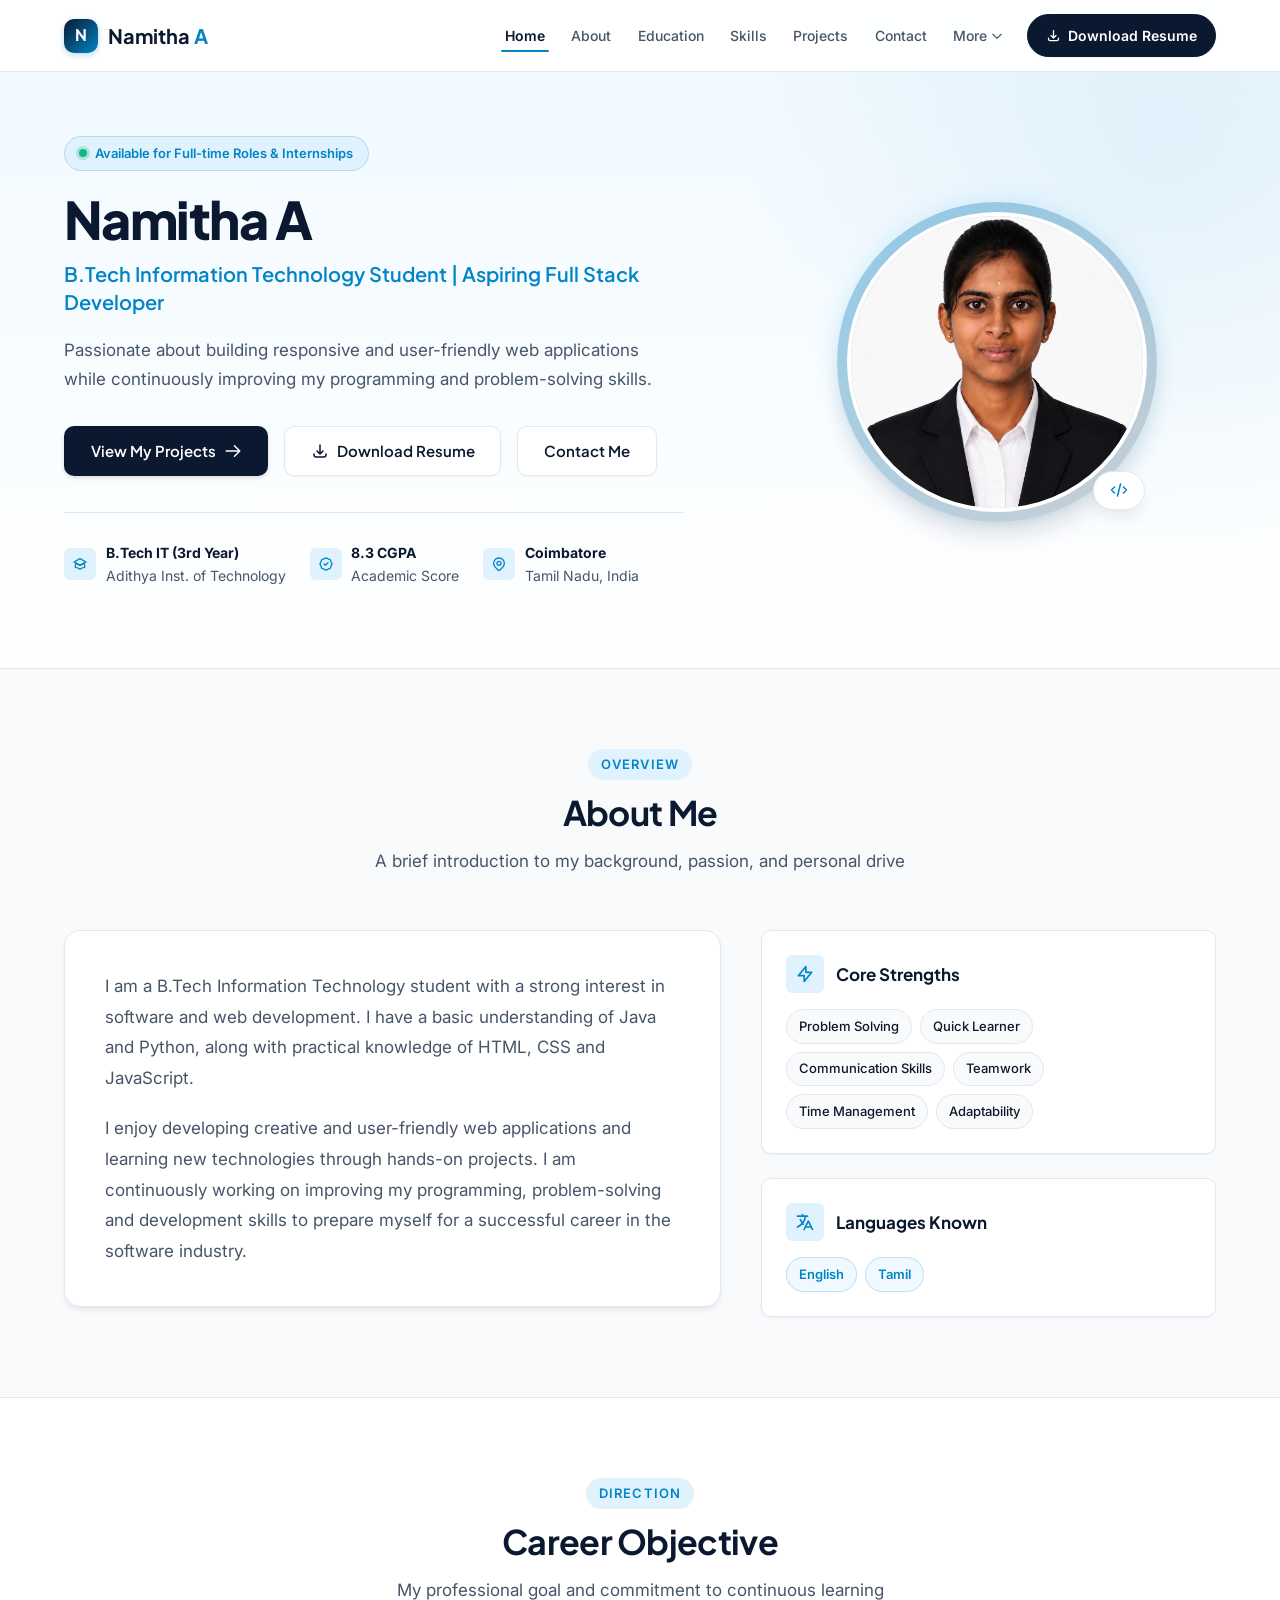
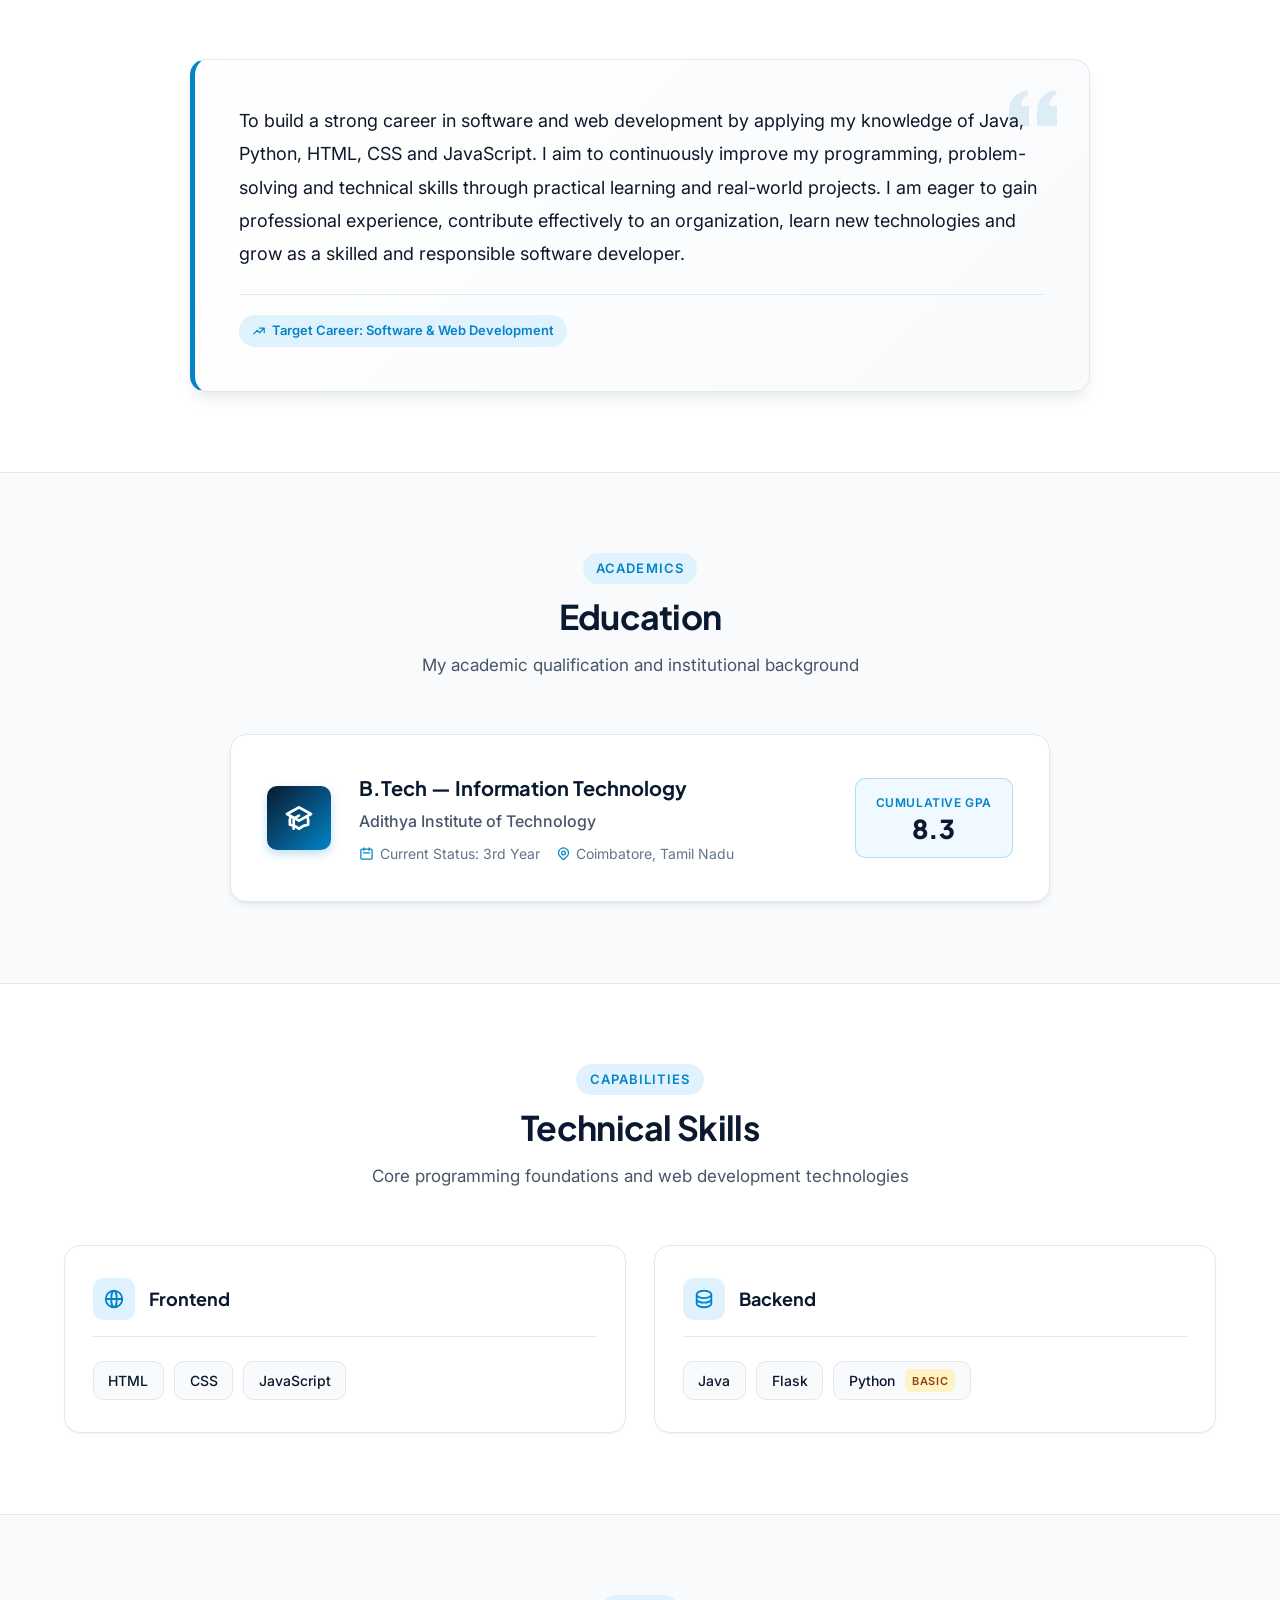
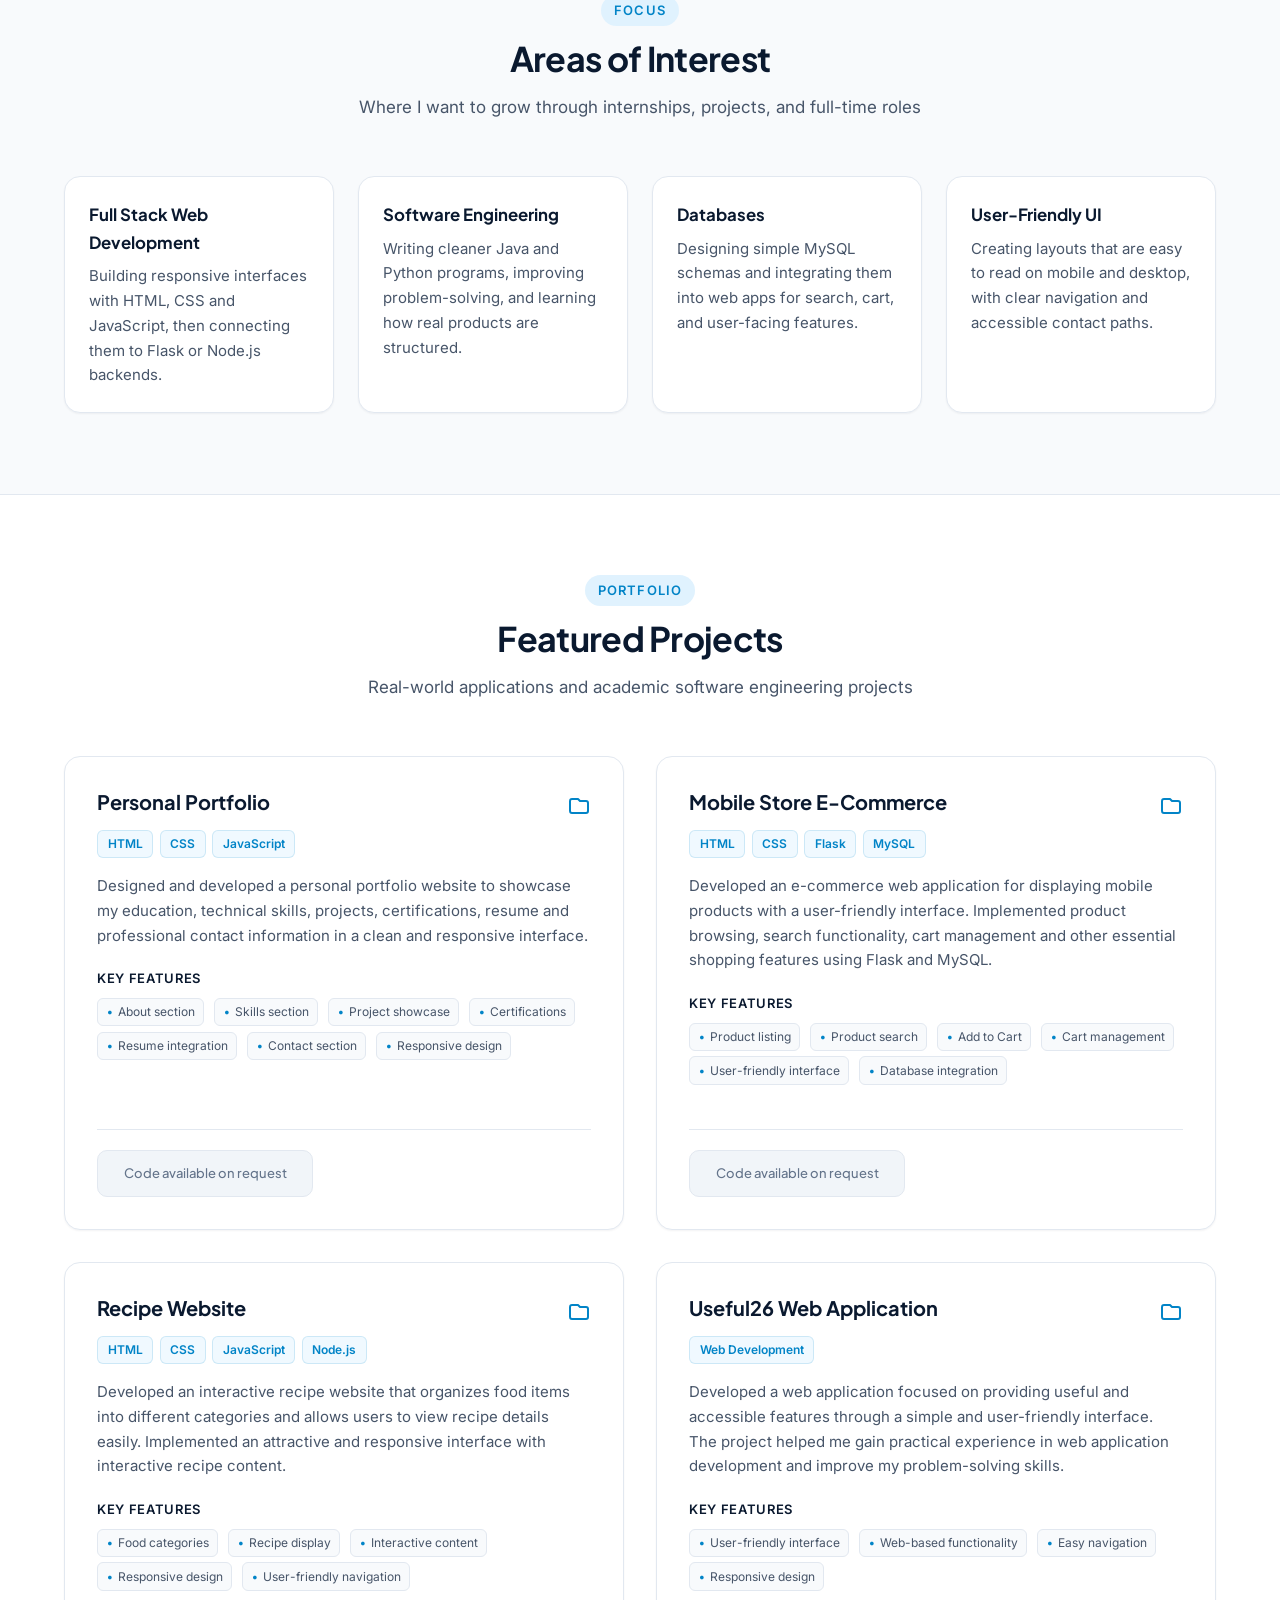
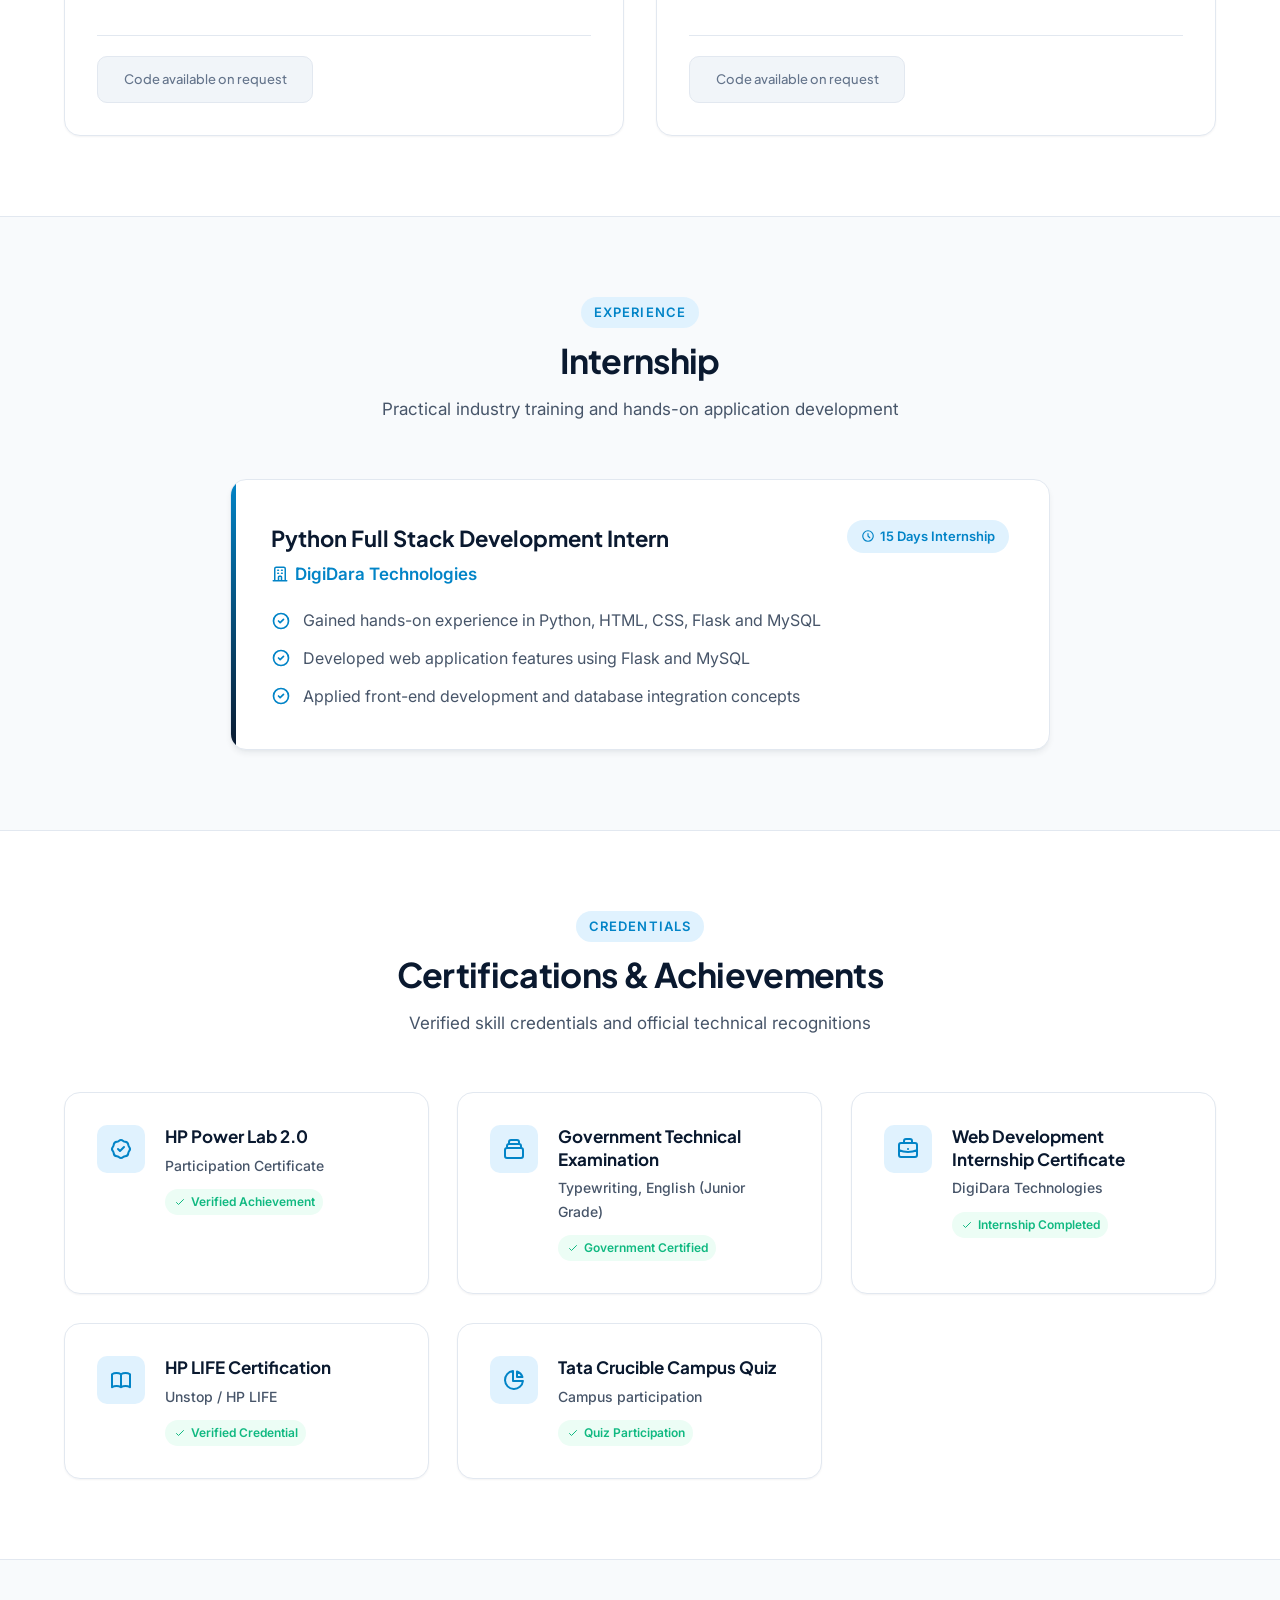
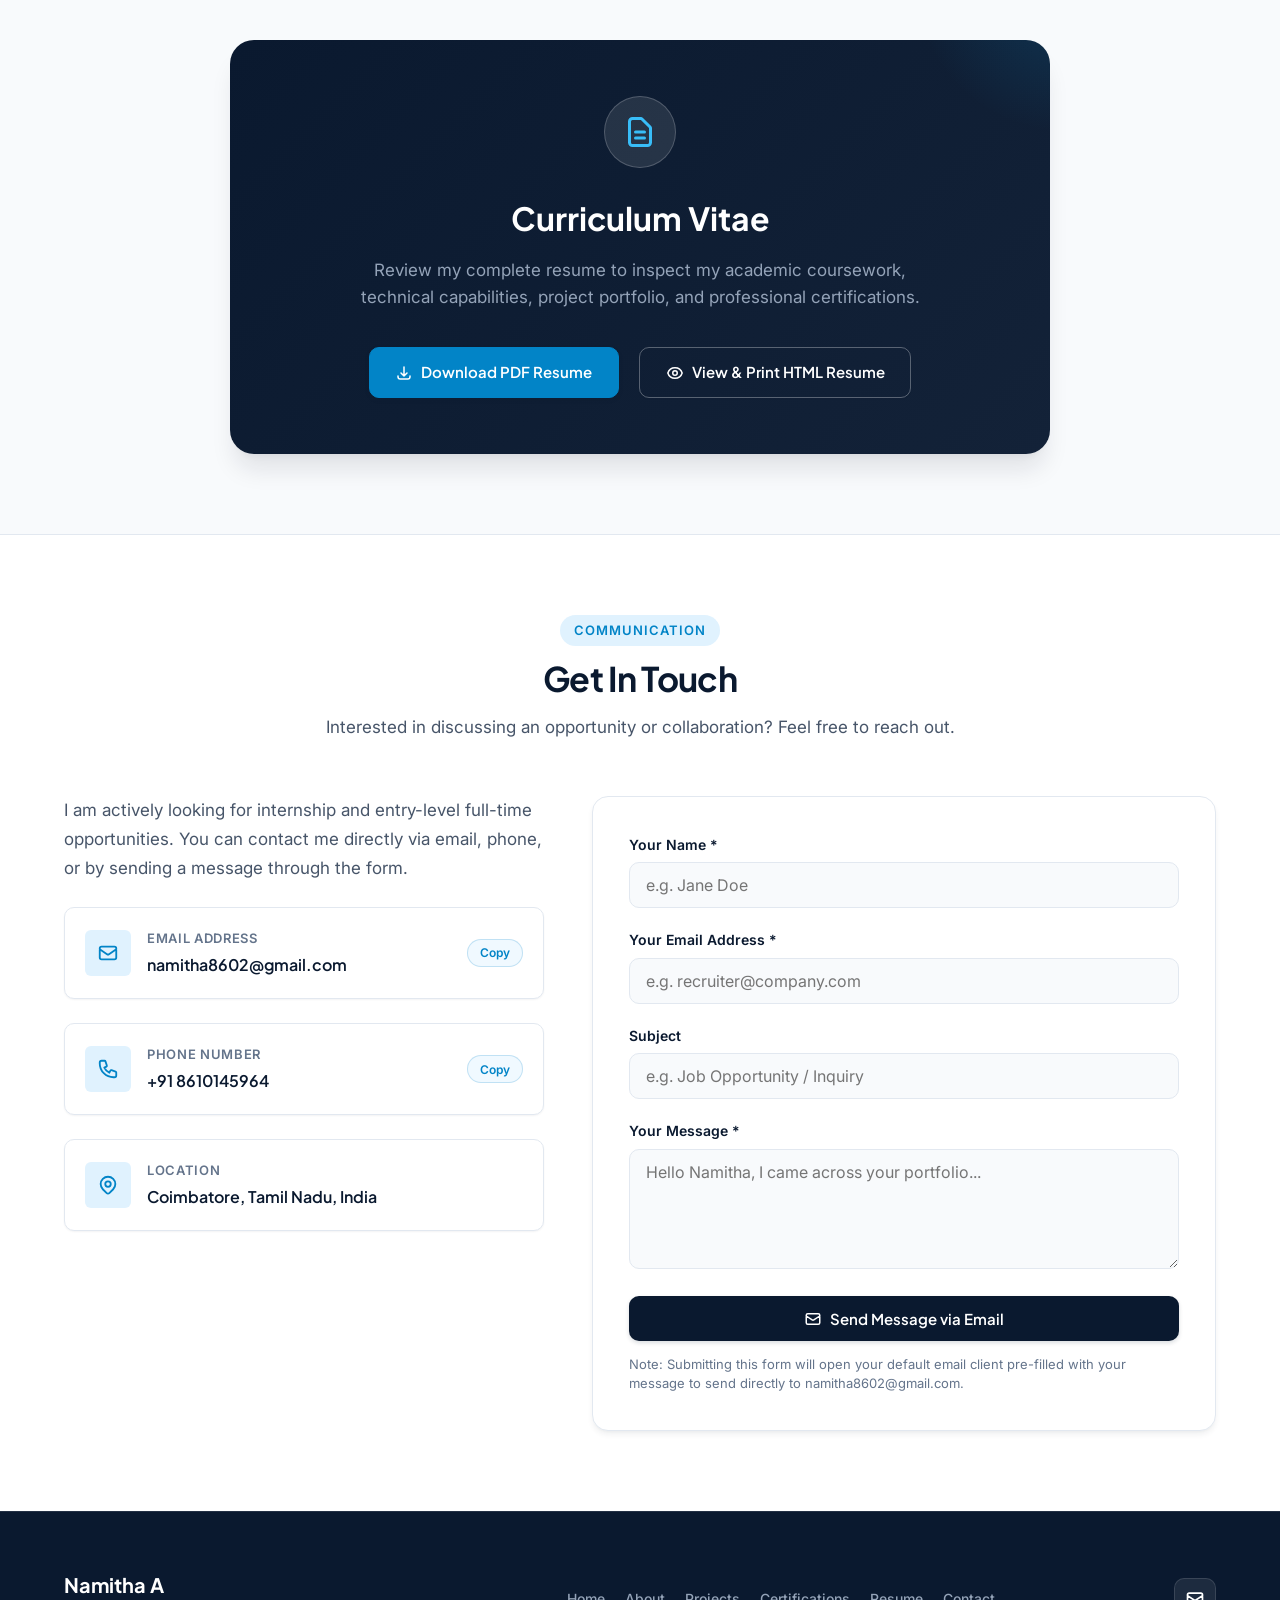
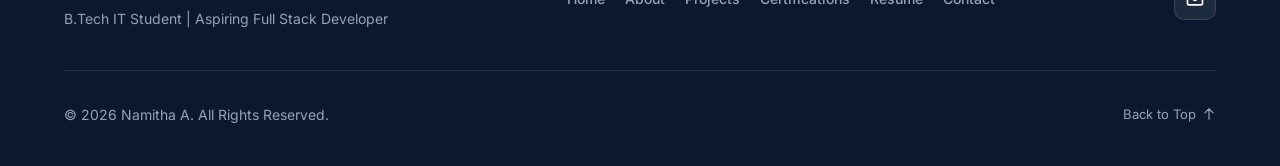
==== commit 40144308: "Updated portfolio" ====
--- a/index.html
+++ b/index.html
@@ -180,7 +180,7 @@
                 <svg fill="none" stroke="currentColor" viewBox="0 0 24 24">
                   <path stroke-linecap="round" stroke-linejoin="round" stroke-width="2" d="M10 20l4-16m4 4l4 4-4 4M6 16l-4-4 4-4"></path>
                 </svg>
-                <span>Full Stack Developer</span>
+                
               </div>
             </div>
           </div>
